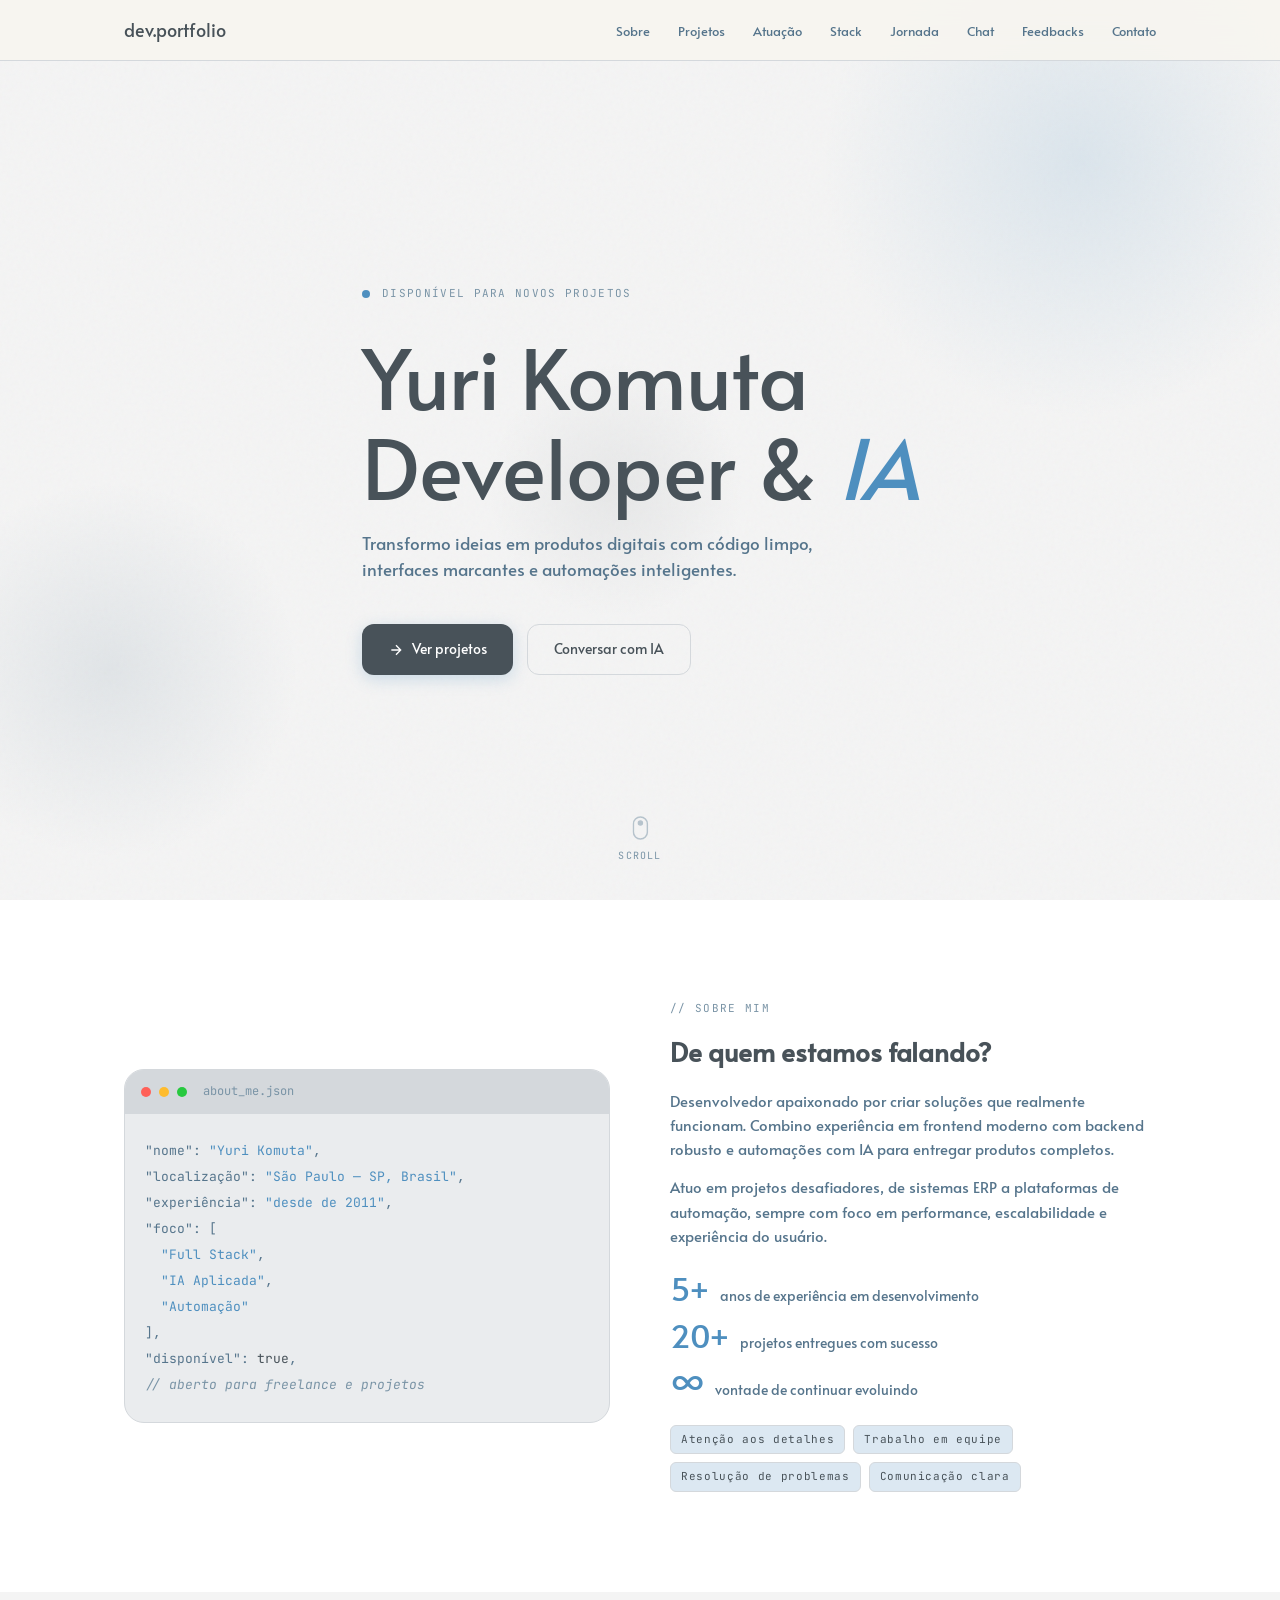
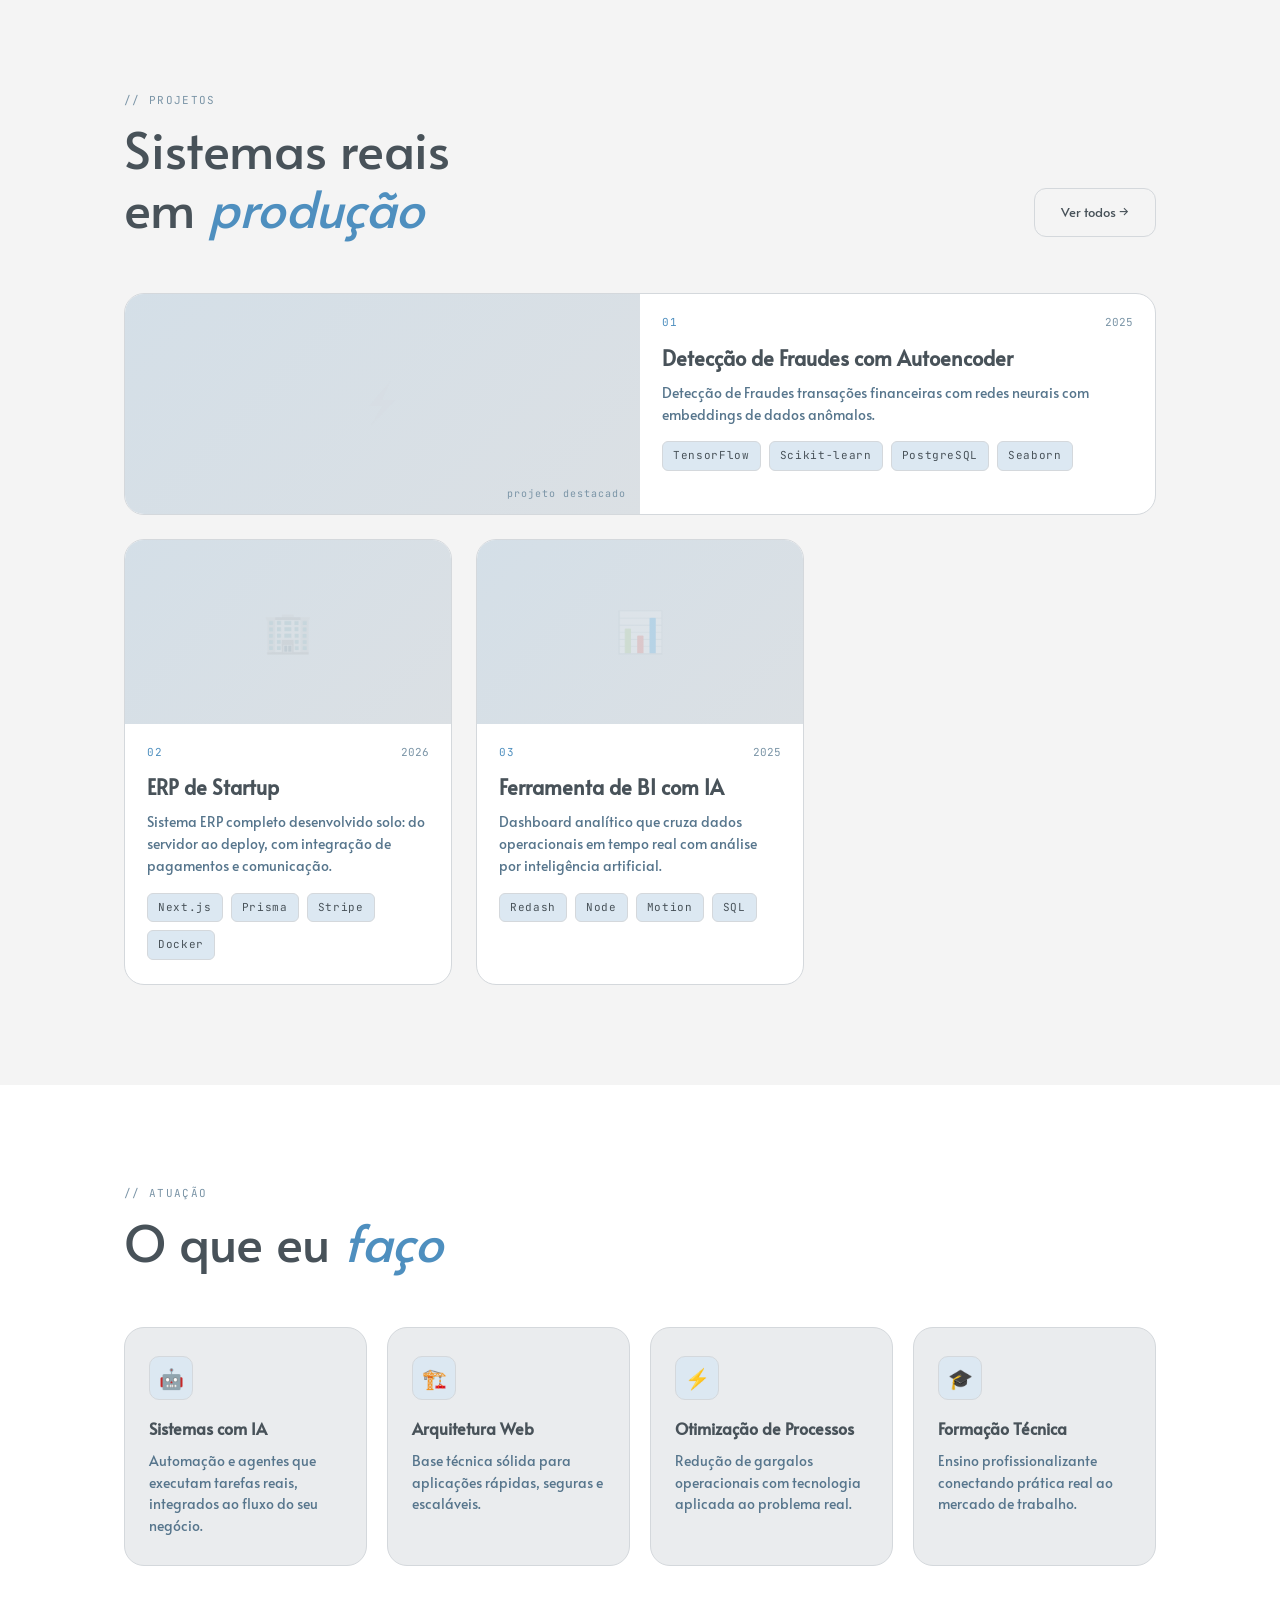
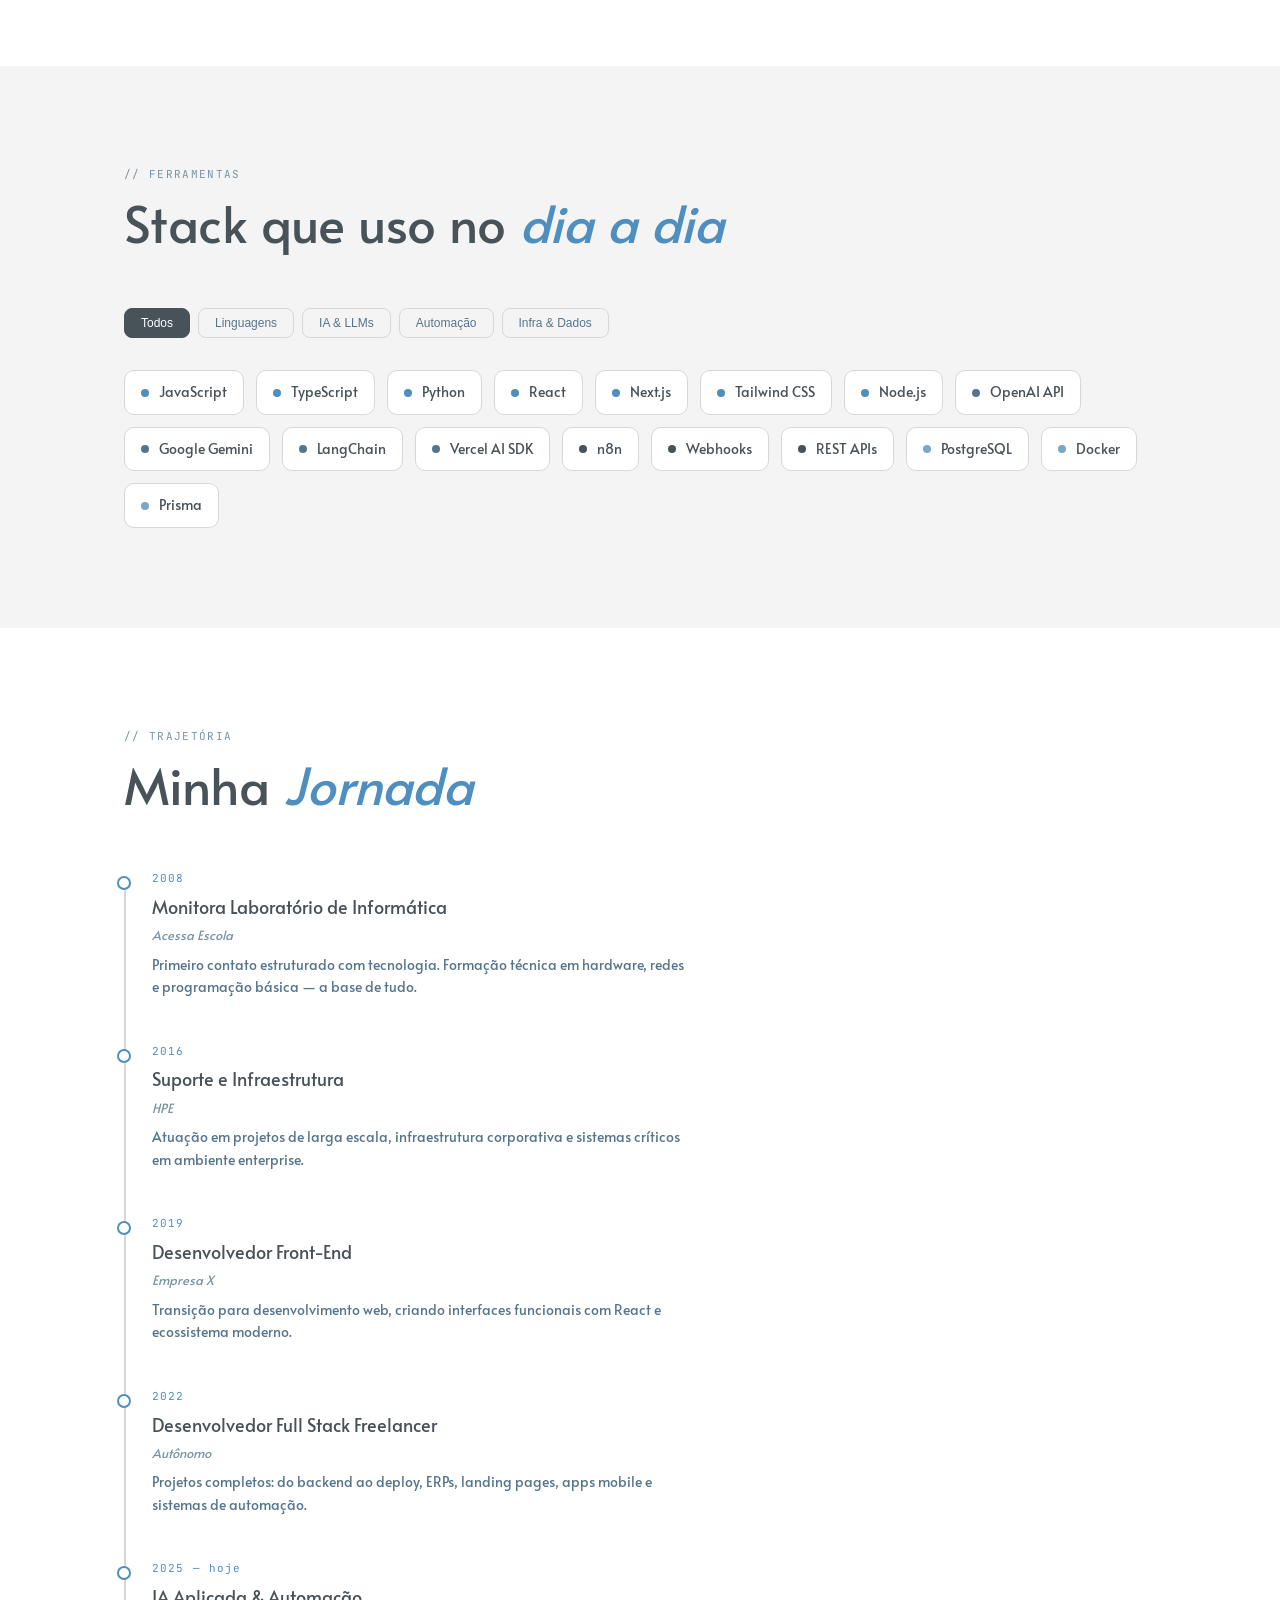
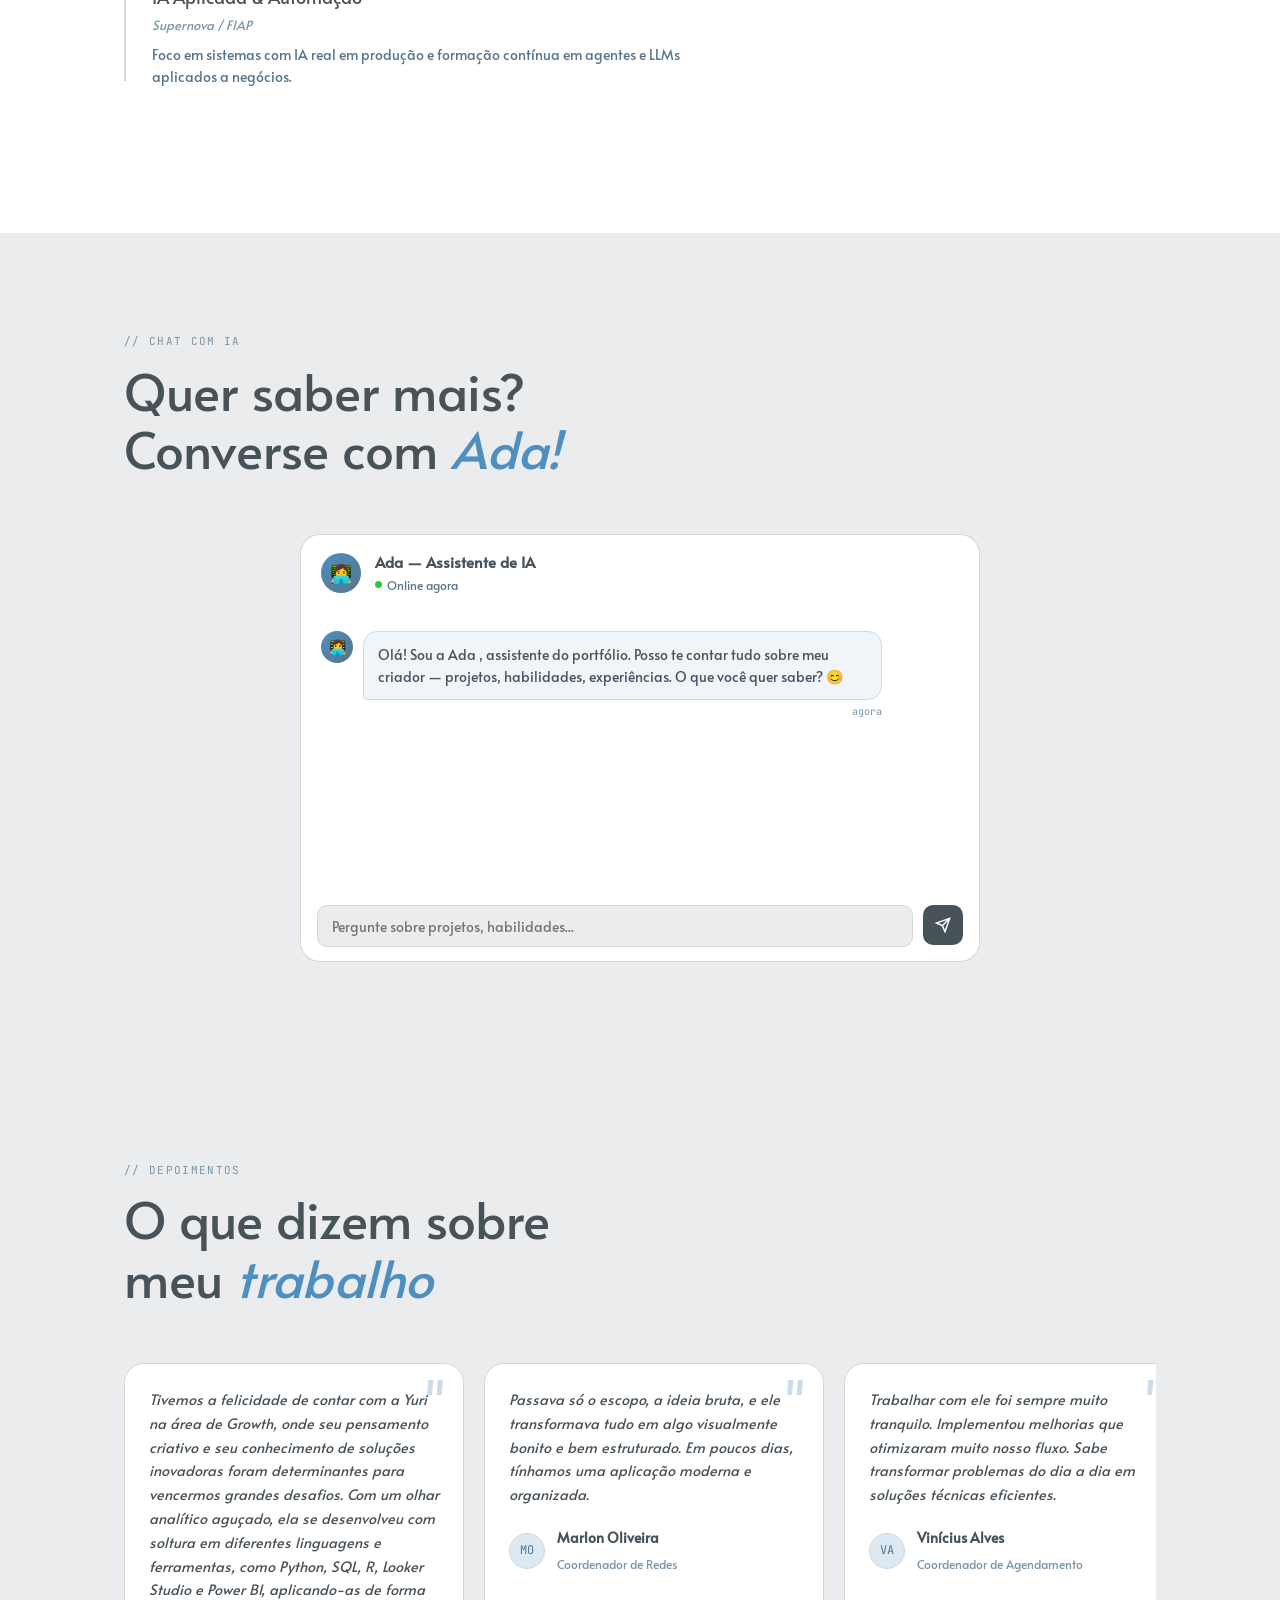
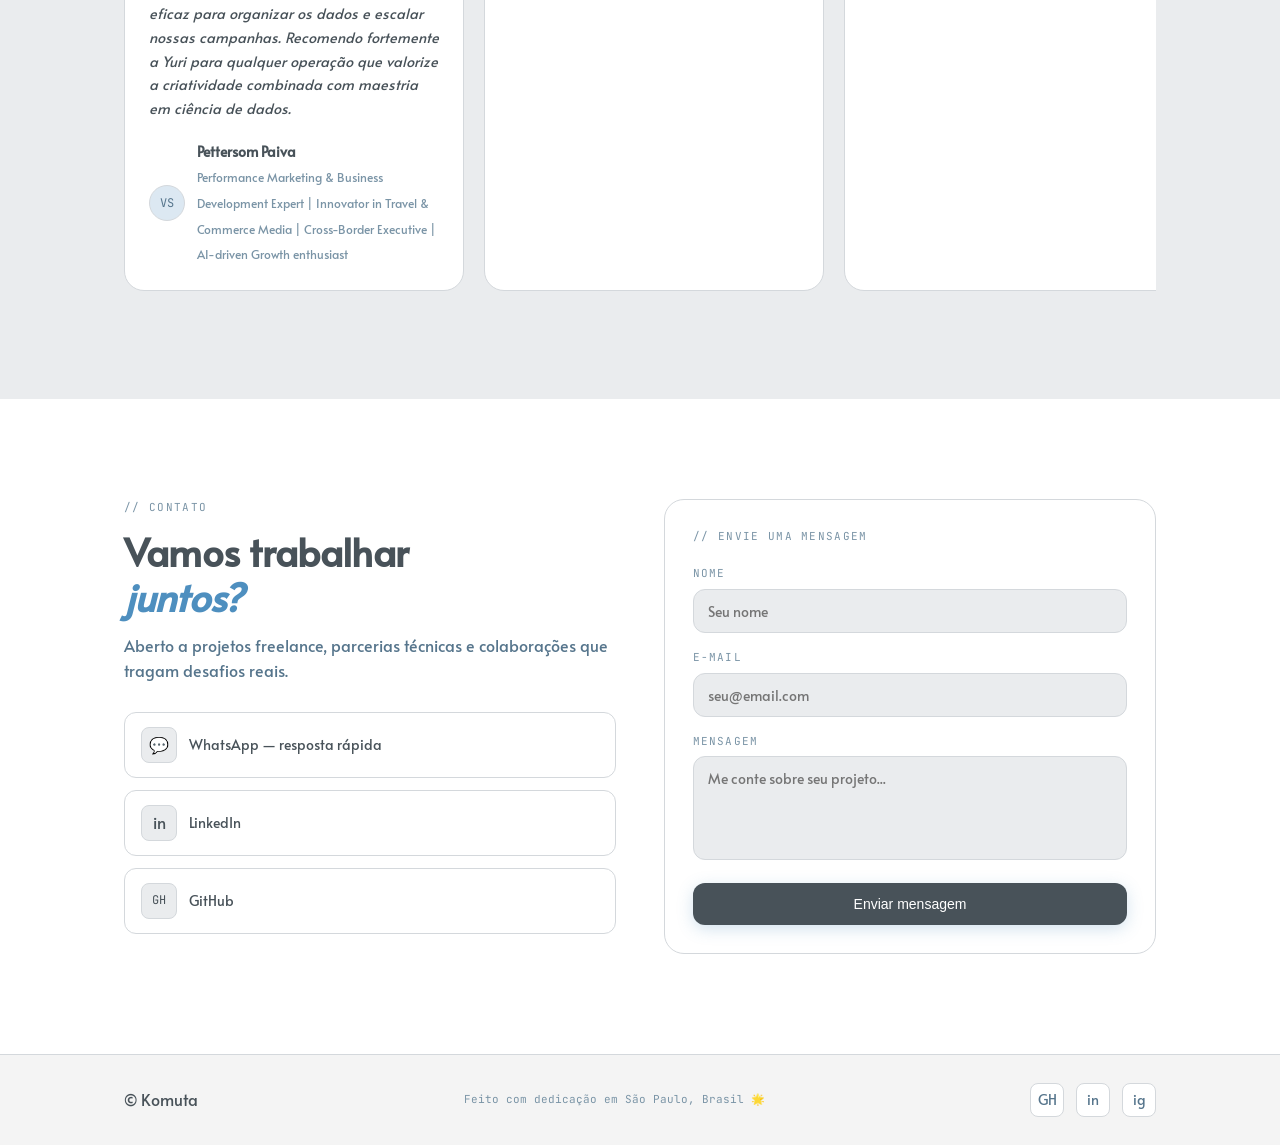
==== index.html.html @ 87b0aea9 "Add files via upload" ====
<!DOCTYPE html>
<html lang="pt-BR">
<head>
  <meta charset="UTF-8" />
  <meta name="viewport" content="width=device-width, initial-scale=1.0"/>
  <title>Yuri Komuta — Portfolio</title>
  <link rel="stylesheet" href="style.css">
  <link rel="preconnect" href="https://fonts.googleapis.com"/>
  <link rel="preconnect" href="https://fonts.gstatic.com" crossorigin/>
  <link href="https://fonts.googleapis.com/css2?family=Alata&family=JetBrains+Mono:wght@400;500&display=swap" rel="stylesheet"/>
</head>
<body>

<!-- ═══ NAV ═══════════════════════════════════════════════════════ -->
<nav>
  <div class="nav-inner">
    <a href="#hero" class="nav-logo">dev.portfolio</a>
    <ul class="nav-links">
      <li><a href="#about">Sobre</a></li>
      <li><a href="#projects">Projetos</a></li>
      <li><a href="#atuacao">Atuação</a></li>
      <li><a href="#stack">Stack</a></li>
      <li><a href="#jornada">Jornada</a></li>
      <li><a href="#chat">Chat</a></li>
      <li><a href="#feedbacks">Feedbacks</a></li>
      <li><a href="#contact">Contato</a></li>
    </ul>
  </div>
</nav>

<!-- ═══ HERO ═══════════════════════════════════════════════════════ -->
<section id="hero">
  <div class="hero-bg-circle c1"></div>
  <div class="hero-bg-circle c2"></div>
  <div class="hero-bg-circle c3"></div>
  <div class="container">
    <div class="hero-content">
      <div class="hero-eyebrow">
        <div class="dot"></div>
        <span class="label">Disponível para novos projetos</span>
      </div>
      <h1 class="hero-h1">
        Yuri Komuta<br>
        Developer &amp; <em>IA</em>
      </h1>
      <p class="hero-sub">
        Transformo ideias em produtos digitais com código limpo,
        interfaces marcantes e automações inteligentes.
      </p>
      <div class="btn-group">
        <a href="#projects" class="btn btn-primary">
          <svg width="16" height="16" fill="none" stroke="currentColor" stroke-width="2" viewBox="0 0 24 24"><path d="M5 12h14M12 5l7 7-7 7"/></svg>
          Ver projetos
        </a>
        <a href="#chat" class="btn btn-outline">
          Conversar com IA
        </a>
      </div>
    </div>
  </div>
  <div class="hero-scroll">
    <svg width="16" height="24" viewBox="0 0 16 24" fill="none" stroke="currentColor" stroke-width="1.5">
      <rect x="1" y="1" width="14" height="22" rx="7"/>
      <circle cx="8" cy="7" r="2" fill="currentColor"/>
    </svg>
    scroll
  </div>
</section>

<!-- ═══ SOBRE ═══════════════════════════════════════════════════════ -->
<section id="about" class="section">
  <div class="container">
    <div class="about-grid reveal">
      <div class="about-file">
        <div class="file-titlebar">
          <div class="file-dot fd-red"></div>
          <div class="file-dot fd-yellow"></div>
          <div class="file-dot fd-green"></div>
          <span style="margin-left:8px">about_me.json</span>
        </div>
        <div class="file-body">
          <div class="file-line"><span class="key">"nome"</span>: <span class="str">"Yuri Komuta"</span>,</div>
          <div class="file-line"><span class="key">"localização"</span>: <span class="str">"São Paulo — SP, Brasil"</span>,</div>
          <div class="file-line"><span class="key">"experiência"</span>: <span class="str">"desde de 2011"</span>,</div>
          <div class="file-line"><span class="key">"foco"</span>: [</div>
          <div class="file-line" style="padding-left:16px"><span class="str">"Full Stack"</span>,</div>
          <div class="file-line" style="padding-left:16px"><span class="str">"IA Aplicada"</span>,</div>
          <div class="file-line" style="padding-left:16px"><span class="str">"Automação"</span></div>
          <div class="file-line">],</div>
          <div class="file-line"><span class="key">"disponível"</span>: <span class="num">true</span>,</div>
          <div class="file-line"><span class="comment">// aberto para freelance e projetos</span></div>
        </div>
      </div>
      <div class="about-text">
        <div class="label" style="margin-bottom:14px">// sobre mim</div>
        <h3>De quem estamos falando?</h3>
        <p>
          Desenvolvedor apaixonado por criar soluções que realmente funcionam.
          Combino experiência em frontend moderno com backend robusto e
          automações com IA para entregar produtos completos.
        </p>
        <p>
          Atuo em projetos desafiadores, de sistemas ERP a plataformas de
          automação, sempre com foco em performance, escalabilidade e
          experiência do usuário.
        </p>
        <div class="about-highlight">
          <div class="about-stat">
            <span class="num">5+</span>
            <span class="desc">anos de experiência em desenvolvimento</span>
          </div>
          <div class="about-stat">
            <span class="num">20+</span>
            <span class="desc">projetos entregues com sucesso</span>
          </div>
          <div class="about-stat">
            <span class="num">∞</span>
            <span class="desc">vontade de continuar evoluindo</span>
          </div>
        </div>
        <div class="pill-row" style="margin-top:24px">
          <span class="tag">Atenção aos detalhes</span>
          <span class="tag">Trabalho em equipe</span>
          <span class="tag">Resolução de problemas</span>
          <span class="tag">Comunicação clara</span>
        </div>
      </div>
    </div>
  </div>
</section>

<!-- ═══ PROJETOS ════════════════════════════════════════════════════ -->
<section id="projects" class="section">
  <div class="container">
    <div class="section-header reveal">
      <div>
        <div class="label" style="margin-bottom:10px">// projetos</div>
        <h2 class="section-title">Sistemas reais<br>em <em>produção</em></h2>
      </div>
      <a href="#" class="btn btn-outline" style="font-size:13px">Ver todos →</a>
    </div>

    <div class="projects-grid">
      <!-- Featured project -->
      <div class="project-card featured reveal">
        <div class="project-thumb">
          <div class="project-thumb-gradient"></div>
          <span style="font-size:3rem;opacity:.15;">⚡</span>
          <span class="thumb-label">projeto destacado</span>
        </div>
        <div class="project-body">
          <div class="project-meta">
            <span class="project-number">01</span>
            <span class="project-year">2025</span>
          </div>
          <h3 class="project-name">Detecção de Fraudes com Autoencoder</h3>
          <p class="project-desc">Detecção de Fraudes transações financeiras com redes neurais com embeddings de dados anômalos.</p>
          <div class="pill-row" style="margin-bottom:16px">
            <span class="tag">TensorFlow</span>
            <span class="tag">Scikit-learn</span>
            <span class="tag">PostgreSQL</span>
            <span class="tag">Seaborn</span>
          </div>
          <!--<div class="psr">
            <div class="psr-item">
              <div class="psr-badge p">P</div>
              <span class="psr-text">Centenas de mensagens enviadas manualmente, uma por uma, sem personalização.</span>
            </div>
            <div class="psr-item">
              <div class="psr-badge s">S</div>
              <span class="psr-text">Plataforma online com processamento de planilhas, disparo em lotes e delay configurável.</span>
            </div>
            <div class="psr-item">
              <div class="psr-badge r">R</div>
              <span class="psr-text">Dezenas de horas economizadas a cada campanha, equipe livre para outras tarefas.</span>
            </div>
          </div>-->
        </div>
      </div>

      <!-- Cards menores -->
      <div class="project-card reveal">
        <div class="project-thumb">
          <div class="project-thumb-gradient"></div>
          <span style="font-size:2.5rem;opacity:.15;">🏢</span>
        </div>
        <div class="project-body">
          <div class="project-meta">
            <span class="project-number">02</span>
            <span class="project-year">2026</span>
          </div>
          <h3 class="project-name">ERP de Startup</h3>
          <p class="project-desc">Sistema ERP completo desenvolvido solo: do servidor ao deploy, com integração de pagamentos e comunicação.</p>
          <div class="pill-row">
            <span class="tag">Next.js</span>
            <span class="tag">Prisma</span>
            <span class="tag">Stripe</span>
            <span class="tag">Docker</span>
          </div>
        </div>
      </div>

      <div class="project-card reveal">
        <div class="project-thumb">
          <div class="project-thumb-gradient"></div>
          <span style="font-size:2.5rem;opacity:.15;">📊</span>
        </div>
        <div class="project-body">
          <div class="project-meta">
            <span class="project-number">03</span>
            <span class="project-year">2025</span>
          </div>
          <h3 class="project-name">Ferramenta de BI com IA</h3>
          <p class="project-desc">Dashboard analítico que cruza dados operacionais em tempo real com análise por inteligência artificial.</p>
          <div class="pill-row">
            <span class="tag">Redash</span>
            <span class="tag">Node</span>
            <span class="tag">Motion</span>
            <span class="tag">SQL</span>
          </div>
        </div>
      </div>
    </div>
  </div>
</section>

<!-- ═══ ATUAÇÃO ══════════════════════════════════════════════════════ -->
<section id="atuacao" class="section">
  <div class="container">
    <div class="section-header reveal">
      <div>
        <div class="label" style="margin-bottom:10px">// atuação</div>
        <h2 class="section-title">O que eu <em>faço</em></h2>
      </div>
    </div>
    <div class="atuacao-grid">
      <div class="atuacao-card reveal">
        <div class="atuacao-icon">🤖</div>
        <h3>Sistemas com IA</h3>
        <p>Automação e agentes que executam tarefas reais, integrados ao fluxo do seu negócio.</p>
      </div>
      <div class="atuacao-card reveal">
        <div class="atuacao-icon">🏗️</div>
        <h3>Arquitetura Web</h3>
        <p>Base técnica sólida para aplicações rápidas, seguras e escaláveis.</p>
      </div>
      <div class="atuacao-card reveal">
        <div class="atuacao-icon">⚡</div>
        <h3>Otimização de Processos</h3>
        <p>Redução de gargalos operacionais com tecnologia aplicada ao problema real.</p>
      </div>
      <div class="atuacao-card reveal">
        <div class="atuacao-icon">🎓</div>
        <h3>Formação Técnica</h3>
        <p>Ensino profissionalizante conectando prática real ao mercado de trabalho.</p>
      </div>
    </div>
  </div>
</section>

<!-- ═══ STACK ════════════════════════════════════════════════════════ -->
<section id="stack" class="section">
  <div class="container">
    <div class="section-header reveal">
      <div>
        <div class="label" style="margin-bottom:10px">// ferramentas</div>
        <h2 class="section-title">Stack que uso no <em>dia a dia</em></h2>
      </div>
    </div>
    <div class="stack-tabs reveal" id="stackTabs">
      <button class="stack-tab active" data-cat="all">Todos</button>
      <button class="stack-tab" data-cat="lang">Linguagens</button>
      <button class="stack-tab" data-cat="ai">IA &amp; LLMs</button>
      <button class="stack-tab" data-cat="auto">Automação</button>
      <button class="stack-tab" data-cat="infra">Infra &amp; Dados</button>
    </div>
    <div class="stack-grid reveal" id="stackGrid">
      <div class="stack-item si-lang" data-cat="lang"><div class="si-dot"></div>JavaScript</div>
      <div class="stack-item si-lang" data-cat="lang"><div class="si-dot"></div>TypeScript</div>
      <div class="stack-item si-lang" data-cat="lang"><div class="si-dot"></div>Python</div>
      <div class="stack-item si-lang" data-cat="lang"><div class="si-dot"></div>React</div>
      <div class="stack-item si-lang" data-cat="lang"><div class="si-dot"></div>Next.js</div>
      <div class="stack-item si-lang" data-cat="lang"><div class="si-dot"></div>Tailwind CSS</div>
      <div class="stack-item si-lang" data-cat="lang"><div class="si-dot"></div>Node.js</div>
      <div class="stack-item si-ai" data-cat="ai"><div class="si-dot"></div>OpenAI API</div>
      <div class="stack-item si-ai" data-cat="ai"><div class="si-dot"></div>Google Gemini</div>
      <div class="stack-item si-ai" data-cat="ai"><div class="si-dot"></div>LangChain</div>
      <div class="stack-item si-ai" data-cat="ai"><div class="si-dot"></div>Vercel AI SDK</div>
      <div class="stack-item si-auto" data-cat="auto"><div class="si-dot"></div>n8n</div>
      <div class="stack-item si-auto" data-cat="auto"><div class="si-dot"></div>Webhooks</div>
      <div class="stack-item si-auto" data-cat="auto"><div class="si-dot"></div>REST APIs</div>
      <div class="stack-item si-infra" data-cat="infra"><div class="si-dot"></div>PostgreSQL</div>
      <div class="stack-item si-infra" data-cat="infra"><div class="si-dot"></div>Docker</div>
      <div class="stack-item si-infra" data-cat="infra"><div class="si-dot"></div>Prisma</div>
    </div>
  </div>
</section>

<!-- ═══ JORNADA ══════════════════════════════════════════════════════ -->
<section id="jornada" class="section">
  <div class="container">
    <div class="section-header reveal">
      <div>
        <div class="label" style="margin-bottom:10px">// trajetória</div>
        <h2 class="section-title">Minha <em>Jornada</em></h2>
      </div>
    </div>
    <div class="timeline reveal">
      <div class="tl-item">
        <div class="tl-dot"></div>
        <div class="tl-year">2008</div>
        <div class="tl-title">Monitora Laboratório de Informática</div>
        <div class="tl-company">Acessa Escola</div>
        <div class="tl-desc">Primeiro contato estruturado com tecnologia. Formação técnica em hardware, redes e programação básica — a base de tudo.</div>
      </div>
      <div class="tl-item">
        <div class="tl-dot"></div>
        <div class="tl-year">2016</div>
        <div class="tl-title">Suporte e Infraestrutura</div>
        <div class="tl-company">HPE</div>
        <div class="tl-desc">Atuação em projetos de larga escala, infraestrutura corporativa e sistemas críticos em ambiente enterprise.</div>
      </div>
      <div class="tl-item">
        <div class="tl-dot"></div>
        <div class="tl-year">2019</div>
        <div class="tl-title">Desenvolvedor Front-End</div>
        <div class="tl-company">Empresa X</div>
        <div class="tl-desc">Transição para desenvolvimento web, criando interfaces funcionais com React e ecossistema moderno.</div>
      </div>
      <div class="tl-item">
        <div class="tl-dot"></div>
        <div class="tl-year">2022</div>
        <div class="tl-title">Desenvolvedor Full Stack Freelancer</div>
        <div class="tl-company">Autônomo</div>
        <div class="tl-desc">Projetos completos: do backend ao deploy, ERPs, landing pages, apps mobile e sistemas de automação.</div>
      </div>
      <div class="tl-item">
        <div class="tl-dot"></div>
        <div class="tl-year">2025 — hoje</div>
        <div class="tl-title">IA Aplicada &amp; Automação</div>
        <div class="tl-company">Supernova / FIAP</div>
        <div class="tl-desc">Foco em sistemas com IA real em produção e formação contínua em agentes e LLMs aplicados a negócios.</div>
      </div>
    </div>
  </div>
</section>

<!-- ═══ CHAT ═════════════════════════════════════════════════════════ -->
<section id="chat" class="section" style="background:var(--surface2)">
  <div class="container">
    <div class="section-header reveal">
      <div>
        <div class="label" style="margin-bottom:10px">// chat com IA</div>
        <h2 class="section-title">Quer saber mais?<br>Converse com <em>Ada!</em></h2>
      </div>
    </div>
    <div class="chat-wrapper reveal">
      <div class="chat-header">
        <div class="chat-avatar">👩‍💻</div>
        <div class="chat-bot-info">
          <strong>Ada  — Assistente de IA</strong>
          <span>Online agora</span>
        </div>
      </div>
      <div class="chat-body" id="chatBody">
        <div class="msg ai">
          <div class="msg-avatar">👩‍💻</div>
          <div>
            <div class="msg-bubble">Olá! Sou a Ada , assistente do portfólio. Posso te contar tudo sobre meu criador — projetos, habilidades, experiências. O que você quer saber? 😊</div>
            <div class="msg-time">agora</div>
          </div>
        </div>
      </div>
      <div class="chat-input-row">
        <input class="chat-input" id="chatInput" type="text" placeholder="Pergunte sobre projetos, habilidades..."/>
        <button class="chat-send" id="chatSendBtn" title="Enviar">
          <svg width="16" height="16" fill="none" stroke="currentColor" stroke-width="2.2" viewBox="0 0 24 24"><path d="M22 2L11 13M22 2L15 22 11 13 2 9l20-7z"/></svg>
        </button>
      </div>
    </div>
  </div>
</section>

<!-- ═══ FEEDBACKS ════════════════════════════════════════════════════ -->
<section id="feedbacks" class="section">
  <div class="container">
    <div class="section-header reveal">
      <div>
        <div class="label" style="margin-bottom:10px">// depoimentos</div>
        <h2 class="section-title">O que dizem sobre<br>meu <em>trabalho</em></h2>
      </div>
    </div>
    <div class="feedbacks-scroll reveal">
      <div class="feedback-card">
        <div class="feedback-quote">"</div>
        <p class="feedback-text">Tivemos a felicidade de contar com a Yuri na área de Growth, onde seu pensamento criativo e seu conhecimento de soluções inovadoras foram determinantes para vencermos grandes desafios. Com um olhar analítico aguçado, ela se desenvolveu com soltura em diferentes linguagens e ferramentas, como Python, SQL, R, Looker Studio e Power BI, aplicando-as de forma eficaz para organizar os dados e escalar nossas campanhas. Recomendo fortemente a Yuri para qualquer operação que valorize a criatividade combinada com maestria em ciência de dados.</p>
        <div class="feedback-author">
          <div class="feedback-initials">VS</div>
          <div>
            <strong>Pettersom Paiva</strong>
            <span>Performance Marketing & Business Development Expert | Innovator in Travel & Commerce Media | Cross-Border Executive | AI-driven Growth enthusiast</span>
          </div>
        </div>
      </div>
      <div class="feedback-card">
        <div class="feedback-quote">"</div>
        <p class="feedback-text">Passava só o escopo, a ideia bruta, e ele transformava tudo em algo visualmente bonito e bem estruturado. Em poucos dias, tínhamos uma aplicação moderna e organizada.</p>
        <div class="feedback-author">
          <div class="feedback-initials">MO</div>
          <div>
            <strong>Marlon Oliveira</strong>
            <span>Coordenador de Redes</span>
          </div>
        </div>
      </div>
      <div class="feedback-card">
        <div class="feedback-quote">"</div>
        <p class="feedback-text">Trabalhar com ele foi sempre muito tranquilo. Implementou melhorias que otimizaram muito nosso fluxo. Sabe transformar problemas do dia a dia em soluções técnicas eficientes.</p>
        <div class="feedback-author">
          <div class="feedback-initials">VA</div>
          <div>
            <strong>Vinícius Alves</strong>
            <span>Coordenador de Agendamento</span>
          </div>
        </div>
      </div>
      <div class="feedback-card">
        <div class="feedback-quote">"</div>
        <p class="feedback-text">Sua dedicação e criatividade farão toda a diferença. Continue explorando e desenvolvendo suas habilidades — o céu é o limite! 🚀</p>
        <div class="feedback-author">
          <div class="feedback-initials">MG</div>
          <div>
            <strong>Marcio Guimarães</strong>
            <span>ex-Coordenador Athon Telecom</span>
          </div>
        </div>
      </div>
      <div class="feedback-card">
        <div class="feedback-quote">"</div>
        <p class="feedback-text">Cara, ele é bom, ele é bom... já pensou em trabalhar comigo? (e detalhe: ele já está trabalhando comigo!)</p>
        <div class="feedback-author">
          <div class="feedback-initials">OC</div>
          <div>
            <strong>Oseias Cruz</strong>
            <span>CEO — Athon Networks</span>
          </div>
        </div>
      </div>
    </div>
  </div>
</section>

<!-- ═══ CONTATO ══════════════════════════════════════════════════════ -->
<section id="contact" class="section" style="background:var(--surface)">
  <div class="container">
    <div class="contact-grid">
      <div class="contact-left reveal">
        <div class="label" style="margin-bottom:14px">// contato</div>
        <h2>Vamos trabalhar<br><em>juntos?</em></h2>
        <p>Aberto a projetos freelance, parcerias técnicas e colaborações que tragam desafios reais.</p>
        <div class="contact-links">
          <a href="https://wa.me/5511932270180" class="contact-link">
            <div class="contact-link-icon">💬</div>
            WhatsApp — resposta rápida
          </a>
          <a href="https://linkedin.com" class="contact-link">
            <div class="contact-link-icon">in</div>
            LinkedIn
          </a>
          <a href="https://github.com/yurikomuta" class="contact-link">
            <div class="contact-link-icon" style="font-family:var(--mono);font-size:12px;">GH</div>
            GitHub
          </a>
        </div>
      </div>
      <div class="contact-form reveal">
        <div class="label" style="margin-bottom:20px">// envie uma mensagem</div>
        <div class="form-field">
          <label>Nome</label>
          <input type="text" placeholder="Seu nome"/>
        </div>
        <div class="form-field">
          <label>E-mail</label>
          <input type="email" placeholder="seu@email.com"/>
        </div>
        <div class="form-field">
          <label>Mensagem</label>
          <textarea rows="4" placeholder="Me conte sobre seu projeto..."></textarea>
        </div>
        <button class="btn btn-primary" style="width:100%;justify-content:center">
          Enviar mensagem
        </button>
      </div>
    </div>
  </div>
</section>

<!-- ═══ FOOTER ═══════════════════════════════════════════════════════ -->
<footer>
  <div class="container">
    <div class="footer-inner">
      <span class="footer-name">© Komuta</span>
      <span class="footer-copy">Feito com dedicação em São Paulo, Brasil 🌟</span>
      <div class="footer-socials">
        <a href="https://github.com/yurikomuta" class="footer-social" title="GitHub">GH</a>
        <a href="#" class="footer-social" title="LinkedIn">in</a>
        <a href="#" class="footer-social" title="Instagram">ig</a>
      </div>
    </div>
  </div>
</footer>

<script src="script.js"></script>
</body>
</html>
---- style.css ----
/* ─── TOKENS ─────────────────────────────────────────────── */
    :root {
      --bg:        #f4f4f4;
      --surface:   #FFFFFF;
      --surface2:  #eaecee;
      --border:    #d4d8dc;
      --ink:       #485259;
      --ink2:      #56758C;
      --ink3:      #7a94a6;
      --accent:    #4E8FBF;
      --accent2:   #56758C;
      --accent3:   #485259;
      --tag-bg:    #dce8f2;
      --tag-ink:   #485259;
      --chat-user: #dce8f2;
      --chat-ai:   #f0f5f9;
      --radius:    12px;
      --radius-lg: 20px;
      --shadow:    0 2px 16px rgba(72,82,89,.08);
      --shadow-md: 0 8px 32px rgba(78,143,191,.14);
      --mono:      'JetBrains Mono', monospace;
      --serif:     'Alata', sans-serif;
      --sans:      'Alata', sans-serif;
    }

    *, *::before, *::after { box-sizing: border-box; margin: 0; padding: 0; }

    html { scroll-behavior: smooth; }

    body {
      font-family: var(--sans);
      background: var(--bg);
      color: var(--ink);
      line-height: 1.6;
      overflow-x: hidden;
    }

    /* ─── SCROLLBAR ──────────────────────────────────────────── */
    ::-webkit-scrollbar { width: 6px; }
    ::-webkit-scrollbar-track { background: var(--bg); }
    ::-webkit-scrollbar-thumb { background: var(--border); border-radius: 99px; }

    /* ─── UTILITY ────────────────────────────────────────────── */
    .container { max-width: 1080px; margin: 0 auto; padding: 0 24px; }
    .label {
      font-family: var(--mono);
      font-size: 11px;
      letter-spacing: .12em;
      text-transform: uppercase;
      color: var(--ink3);
    }
    .section { padding: 100px 0; }
    .section-title {
      font-family: var(--serif);
      font-size: clamp(2rem, 5vw, 3.2rem);
      font-weight: 400;
      line-height: 1.15;
      color: var(--ink);
    }
    .section-title em {
      font-style: italic;
      color: var(--accent);
    }
    .section-header {
      display: flex;
      align-items: flex-end;
      justify-content: space-between;
      gap: 24px;
      margin-bottom: 56px;
      flex-wrap: wrap;
    }
    .tag {
      display: inline-flex;
      align-items: center;
      gap: 6px;
      background: var(--tag-bg);
      color: var(--tag-ink);
      font-family: var(--mono);
      font-size: 11px;
      letter-spacing: .06em;
      padding: 5px 10px;
      border-radius: 6px;
      border: 1px solid var(--border);
      transition: background .2s, color .2s, transform .15s;
      cursor: default;
    }
    .tag:hover {
      background: var(--accent);
      color: #fff;
      border-color: var(--accent);
      transform: translateY(-1px);
    }
    .tag.accent { background: var(--accent); color: #fff; border-color: var(--accent); }
    .tag.blue   { background: var(--accent2); color: #fff; border-color: var(--accent2); }
    .pill-row { display: flex; flex-wrap: wrap; gap: 8px; }

    /* ─── NAV ────────────────────────────────────────────────── */
    nav {
      position: fixed; top: 0; left: 0; right: 0; z-index: 100;
      background: rgba(247,245,240,.88);
      backdrop-filter: blur(14px);
      border-bottom: 1px solid var(--border);
    }
    .nav-inner {
      display: flex; align-items: center; justify-content: space-between;
      height: 60px; max-width: 1080px; margin: 0 auto; padding: 0 24px;
    }
    .nav-logo {
      font-family: var(--serif);
      font-size: 1.1rem;
      color: var(--ink);
      text-decoration: none;
    }
    .nav-links {
      display: flex; gap: 28px; list-style: none;
    }
    .nav-links a {
      font-size: 13px; color: var(--ink2); text-decoration: none;
      transition: color .2s;
    }
    .nav-links a:hover { color: var(--accent); }

    /* ─── HERO ───────────────────────────────────────────────── */
    #hero {
      min-height: 100vh;
      display: flex; align-items: center;
      padding-top: 60px;
      position: relative;
      overflow: hidden;
    }
    /* Animated grain overlay */
    #hero::before {
      content: '';
      position: absolute; inset: 0;
      background-image: url("data:image/svg+xml,%3Csvg viewBox='0 0 256 256' xmlns='http://www.w3.org/2000/svg'%3E%3Cfilter id='noise'%3E%3CfeTurbulence type='fractalNoise' baseFrequency='0.9' numOctaves='4' stitchTiles='stitch'/%3E%3C/filter%3E%3Crect width='100%25' height='100%25' filter='url(%23noise)' opacity='0.03'/%3E%3C/svg%3E");
      pointer-events: none; z-index: 0;
    }
    .hero-bg-circle {
      position: absolute;
      border-radius: 50%;
      pointer-events: none;
    }
    .hero-bg-circle.c1 {
      width: 520px; height: 520px;
      background: radial-gradient(circle, rgba(78,143,191,.15) 0%, transparent 70%);
      top: -100px; right: -60px;
      animation: float 8s ease-in-out infinite;
    }
    .hero-bg-circle.c2 {
      width: 380px; height: 380px;
      background: radial-gradient(circle, rgba(86,117,140,.12) 0%, transparent 70%);
      bottom: 40px; left: -80px;
      animation: float 11s ease-in-out infinite reverse;
    }
    .hero-bg-circle.c3 {
      width: 260px; height: 260px;
      background: radial-gradient(circle, rgba(72,82,89,.08) 0%, transparent 70%);
      top: 40%; left: 38%;
      animation: float 13s ease-in-out infinite;
    }
    @keyframes float {
      0%, 100% { transform: translateY(0) scale(1); }
      50%       { transform: translateY(-28px) scale(1.04); }
    }
    .hero-content { position: relative; z-index: 1; max-width: 680px; }
    .hero-eyebrow {
      display: flex; align-items: center; gap: 12px;
      margin-bottom: 28px;
    }
    .hero-eyebrow .dot {
      width: 8px; height: 8px; border-radius: 50%;
      background: var(--accent);
      animation: pulse 2s ease-in-out infinite;
    }
    @keyframes pulse {
      0%, 100% { box-shadow: 0 0 0 0 rgba(78,143,191,.5); }
      50%       { box-shadow: 0 0 0 8px rgba(78,143,191,0); }
    }
    .hero-h1 {
      font-family: var(--serif);
      font-size: clamp(2.8rem, 7vw, 5.2rem);
      font-weight: 400;
      line-height: 1.08;
      color: var(--ink);
      margin-bottom: 20px;
    }
    .hero-h1 em { font-style: italic; color: var(--accent); }
    .hero-sub {
      font-size: 1.05rem; color: var(--ink2);
      max-width: 500px; margin-bottom: 40px;
    }
    .btn-group { display: flex; gap: 14px; flex-wrap: wrap; }
    .btn {
      display: inline-flex; align-items: center; gap: 8px;
      padding: 13px 26px;
      border-radius: var(--radius);
      font-size: 14px; font-weight: 500;
      text-decoration: none;
      transition: transform .18s, box-shadow .18s, background .18s;
      cursor: pointer; border: none;
    }
    .btn-primary {
      background: var(--ink); color: #fff;
      box-shadow: 0 4px 16px rgba(78,143,191,.25);
    }
    .btn-primary:hover { transform: translateY(-2px); box-shadow: 0 8px 24px rgba(78,143,191,.32); }
    .btn-outline {
      background: transparent; color: var(--ink);
      border: 1.5px solid var(--border);
    }
    .btn-outline:hover { border-color: var(--accent); color: var(--accent); transform: translateY(-2px); }
    .hero-scroll {
      position: absolute; bottom: 36px; left: 50%; transform: translateX(-50%);
      display: flex; flex-direction: column; align-items: center; gap: 8px;
      color: var(--ink3); font-family: var(--mono); font-size: 10px;
      letter-spacing: .12em; text-transform: uppercase;
      animation: bounce 2.5s ease-in-out infinite;
      z-index: 1;
    }
    .hero-scroll svg { opacity: .5; }
    @keyframes bounce {
      0%, 100% { transform: translateX(-50%) translateY(0); }
      50%       { transform: translateX(-50%) translateY(8px); }
    }

    /* ─── ABOUT ──────────────────────────────────────────────── */
    #about { background: var(--surface); }
    .about-grid {
      display: grid; grid-template-columns: 1fr 1fr;
      gap: 60px; align-items: center;
    }
    .about-file {
      background: var(--surface2);
      border: 1px solid var(--border);
      border-radius: var(--radius-lg);
      overflow: hidden;
    }
    .file-titlebar {
      display: flex; align-items: center; gap: 8px;
      padding: 12px 16px;
      background: var(--border);
      font-family: var(--mono); font-size: 12px;
      color: var(--ink3);
    }
    .file-dot { width: 10px; height: 10px; border-radius: 50%; }
    .fd-red   { background: #FF6058; }
    .fd-yellow{ background: #FEBC2E; }
    .fd-green { background: #27C93F; }
    .file-body { padding: 24px 20px; }
    .file-line {
      font-family: var(--mono); font-size: 13px;
      color: var(--ink2); line-height: 2;
    }
    .file-line .key  { color: var(--accent2); }
    .file-line .val  { color: var(--ink); }
    .file-line .str  { color: var(--accent); }
    .file-line .num  { color: var(--accent3); }
    .file-line .comment { color: var(--ink3); font-style: italic; }

    .about-text h3 {
      font-family: var(--serif); font-size: 1.6rem;
      margin-bottom: 16px; color: var(--ink);
    }
    .about-text p {
      color: var(--ink2); margin-bottom: 14px; font-size: .95rem;
    }
    .about-highlight {
      margin-top: 24px; display: flex; flex-direction: column; gap: 12px;
    }
    .about-stat {
      display: flex; align-items: baseline; gap: 10px;
    }
    .about-stat .num {
      font-family: var(--serif); font-size: 2rem;
      color: var(--accent); line-height: 1;
    }
    .about-stat .desc {
      font-size: .85rem; color: var(--ink2);
    }

    /* ─── PROJECTS ───────────────────────────────────────────── */
    #projects { }
    .projects-grid {
      display: grid;
      grid-template-columns: repeat(auto-fit, minmax(300px, 1fr));
      gap: 24px;
    }
    .project-card {
      background: var(--surface);
      border: 1px solid var(--border);
      border-radius: var(--radius-lg);
      overflow: hidden;
      transition: transform .22s, box-shadow .22s;
      cursor: pointer;
    }
    .project-card:hover {
      transform: translateY(-6px);
      box-shadow: var(--shadow-md);
    }
    .project-card.featured {
      grid-column: 1 / -1;
      display: grid; grid-template-columns: 1fr 1fr;
    }
    .project-thumb {
      aspect-ratio: 16/9;
      background: var(--surface2);
      display: flex; align-items: center; justify-content: center;
      font-family: var(--mono); font-size: 2rem; color: var(--border);
      overflow: hidden; position: relative;
    }
    .project-card.featured .project-thumb {
      aspect-ratio: auto; min-height: 220px;
    }
    .project-thumb .thumb-label {
      position: absolute; bottom: 12px; right: 14px;
      font-size: 10px; letter-spacing: .1em;
      color: var(--ink3); font-family: var(--mono);
    }
    .project-thumb-gradient {
      position: absolute; inset: 0;
      background: linear-gradient(135deg, rgba(78,143,191,.14), rgba(86,117,140,.10));
    }
    .project-body { padding: 20px 22px 24px; }
    .project-meta {
      display: flex; align-items: center; justify-content: space-between;
      margin-bottom: 10px;
    }
    .project-number {
      font-family: var(--mono); font-size: 11px;
      color: var(--accent); letter-spacing: .08em;
    }
    .project-year {
      font-family: var(--mono); font-size: 11px; color: var(--ink3);
    }
    .project-name {
      font-family: var(--serif); font-size: 1.25rem;
      margin-bottom: 8px; color: var(--ink);
    }
    .project-desc {
      font-size: .88rem; color: var(--ink2); margin-bottom: 16px;
      line-height: 1.55;
    }

    /* PSR cards (Problema / Solução / Resultado) */
    .psr { display: flex; flex-direction: column; gap: 8px; margin-top: 14px; }
    .psr-item {
      display: flex; gap: 10px; align-items: flex-start;
    }
    .psr-badge {
      flex-shrink: 0;
      width: 22px; height: 22px;
      border-radius: 6px;
      display: flex; align-items: center; justify-content: center;
      font-family: var(--mono); font-size: 10px; font-weight: 500;
    }
    .psr-badge.p { background: rgba(78,143,191,.12);  color: var(--accent); }
    .psr-badge.s { background: rgba(86,117,140,.12);  color: var(--accent2); }
    .psr-badge.r { background: rgba(72,82,89,.10);    color: var(--ink); }
    .psr-text { font-size: .82rem; color: var(--ink2); }

    /* ─── ATUAÇÃO ─────────────────────────────────────────────── */
    #atuacao { background: var(--surface); }
    .atuacao-grid {
      display: grid;
      grid-template-columns: repeat(auto-fit, minmax(230px, 1fr));
      gap: 20px;
    }
    .atuacao-card {
      background: var(--surface2);
      border: 1px solid var(--border);
      border-radius: var(--radius-lg);
      padding: 28px 24px;
      transition: transform .2s, box-shadow .2s;
      position: relative;
      overflow: hidden;
    }
    .atuacao-card::before {
      content: '';
      position: absolute; top: 0; left: 0; right: 0;
      height: 3px;
      background: var(--accent);
      transform: scaleX(0); transform-origin: left;
      transition: transform .3s ease;
    }
    .atuacao-card:hover::before { transform: scaleX(1); }
    .atuacao-card:hover { transform: translateY(-4px); box-shadow: var(--shadow-md); }
    .atuacao-icon {
      width: 44px; height: 44px;
      border-radius: 10px;
      background: var(--tag-bg);
      display: flex; align-items: center; justify-content: center;
      font-size: 20px; margin-bottom: 16px;
      border: 1px solid var(--border);
    }
    .atuacao-card h3 {
      font-size: 1rem; font-weight: 600; margin-bottom: 8px; color: var(--ink);
    }
    .atuacao-card p { font-size: .85rem; color: var(--ink2); }

    /* ─── FERRAMENTAS / STACK ─────────────────────────────────── */
    #stack { }
    .stack-tabs {
      display: flex; gap: 8px; flex-wrap: wrap;
      margin-bottom: 32px;
    }
    .stack-tab {
      padding: 7px 16px;
      border-radius: 8px;
      font-size: 12px; font-weight: 500;
      border: 1.5px solid var(--border);
      background: transparent;
      color: var(--ink2);
      cursor: pointer;
      transition: all .18s;
    }
    .stack-tab.active, .stack-tab:hover {
      background: var(--ink); color: #fff; border-color: var(--ink);
    }
    .stack-grid {
      display: flex; flex-wrap: wrap; gap: 12px;
    }
    .stack-item {
      display: flex; align-items: center; gap: 10px;
      background: var(--surface);
      border: 1.5px solid var(--border);
      border-radius: 10px;
      padding: 10px 16px;
      font-size: .88rem; font-weight: 500;
      color: var(--ink);
      transition: all .2s;
      cursor: default;
    }
    .stack-item:hover {
      border-color: var(--accent);
      background: rgba(78,143,191,.06);
      transform: translateY(-2px);
      box-shadow: 0 4px 16px rgba(78,143,191,.12);
    }
    .stack-item .si-dot {
      width: 8px; height: 8px; border-radius: 50%;
      flex-shrink: 0;
    }
    /* category colors */
    .si-lang .si-dot  { background: #4E8FBF; }
    .si-ai .si-dot    { background: #56758C; }
    .si-auto .si-dot  { background: #485259; }
    .si-infra .si-dot { background: #7aa8c4; }

    /* ─── JORNADA ─────────────────────────────────────────────── */
    #jornada { background: var(--surface); }
    .timeline { position: relative; padding-left: 28px; }
    .timeline::before {
      content: '';
      position: absolute; top: 8px; bottom: 8px; left: 0;
      width: 2px; background: var(--border);
    }
    .tl-item { position: relative; margin-bottom: 44px; }
    .tl-dot {
      position: absolute; left: -35px; top: 6px;
      width: 14px; height: 14px; border-radius: 50%;
      background: var(--surface);
      border: 2px solid var(--accent);
      transition: background .2s, transform .2s;
    }
    .tl-item:hover .tl-dot {
      background: var(--accent); transform: scale(1.25);
    }
    .tl-year {
      font-family: var(--mono); font-size: 11px;
      color: var(--accent); letter-spacing: .1em;
      margin-bottom: 4px;
    }
    .tl-title {
      font-family: var(--serif); font-size: 1.15rem;
      color: var(--ink); margin-bottom: 4px;
    }
    .tl-company {
      font-size: .8rem; color: var(--ink3); font-style: italic;
      margin-bottom: 8px;
    }
    .tl-desc { font-size: .88rem; color: var(--ink2); max-width: 540px; }

    /* ─── CHAT ────────────────────────────────────────────────── */
    #chat { }
    .chat-wrapper {
      max-width: 680px; margin: 0 auto;
    }
    .chat-header {
      display: flex; align-items: center; gap: 14px;
      background: var(--surface);
      border: 1px solid var(--border);
      border-bottom: none;
      border-radius: var(--radius-lg) var(--radius-lg) 0 0;
      padding: 16px 20px;
    }
    .chat-avatar {
      width: 40px; height: 40px; border-radius: 50%;
      background: linear-gradient(135deg, var(--accent), var(--accent2));
      display: flex; align-items: center; justify-content: center;
      font-size: 18px;
    }
    .chat-bot-info strong { font-size: .92rem; display: block; color: var(--ink); }
    .chat-bot-info span {
      font-size: .78rem; color: var(--accent2);
      display: flex; align-items: center; gap: 5px;
    }
    .chat-bot-info span::before {
      content: ''; width: 7px; height: 7px; border-radius: 50%;
      background: #27C93F; display: inline-block;
    }
    .chat-body {
      background: var(--surface);
      border: 1px solid var(--border);
      border-top: none; border-bottom: none;
      padding: 20px;
      display: flex; flex-direction: column; gap: 16px;
      min-height: 280px; max-height: 400px; overflow-y: auto;
    }
    .msg {
      display: flex; gap: 10px; max-width: 88%;
    }
    .msg.ai { align-self: flex-start; }
    .msg.user { align-self: flex-end; flex-direction: row-reverse; }
    .msg-avatar {
      flex-shrink: 0;
      width: 32px; height: 32px; border-radius: 50%;
      display: flex; align-items: center; justify-content: center;
      font-size: 14px;
    }
    .msg.ai .msg-avatar {
      background: linear-gradient(135deg, var(--accent), var(--accent2));
    }
    .msg.user .msg-avatar {
      background: var(--surface2); border: 1px solid var(--border);
    }
    .msg-bubble {
      padding: 12px 14px;
      border-radius: 14px;
      font-size: .88rem; line-height: 1.55; color: var(--ink);
    }
    .msg.ai .msg-bubble {
      background: var(--chat-ai);
      border: 1px solid var(--border);
      border-bottom-left-radius: 4px;
    }
    .msg.user .msg-bubble {
      background: var(--chat-user);
      border: 1px solid rgba(78,143,191,.2);
      border-bottom-right-radius: 4px;
    }
    .msg-time {
      font-family: var(--mono); font-size: 10px;
      color: var(--ink3); margin-top: 4px;
      text-align: right;
    }
    .chat-input-row {
      display: flex; gap: 10px;
      background: var(--surface);
      border: 1px solid var(--border);
      border-top: none;
      border-radius: 0 0 var(--radius-lg) var(--radius-lg);
      padding: 14px 16px;
    }
    .chat-input {
      flex: 1;
      background: var(--surface2);
      border: 1px solid var(--border);
      border-radius: 10px;
      padding: 10px 14px;
      font-family: var(--sans); font-size: .9rem;
      color: var(--ink); outline: none;
      transition: border-color .2s;
    }
    .chat-input:focus { border-color: var(--accent); }
    .chat-send {
      width: 40px; height: 40px;
      background: var(--ink); color: #fff;
      border: none; border-radius: 10px;
      display: flex; align-items: center; justify-content: center;
      cursor: pointer;
      transition: background .2s, transform .15s;
    }
    .chat-send:hover { background: var(--accent); transform: scale(1.05); }

    /* ─── FEEDBACKS ──────────────────────────────────────────── */
    #feedbacks { background: var(--surface2); }
    .feedbacks-scroll {
      display: flex; gap: 20px; overflow-x: auto;
      padding-bottom: 8px;
      scrollbar-width: thin;
    }
    .feedback-card {
      flex-shrink: 0;
      width: 340px;
      background: var(--surface);
      border: 1px solid var(--border);
      border-radius: var(--radius-lg);
      padding: 24px;
      position: relative;
    }
    .feedback-quote {
      font-size: 3rem; line-height: 1;
      color: var(--accent); opacity: .3;
      font-family: var(--serif);
      position: absolute; top: 14px; right: 18px;
    }
    .feedback-text {
      font-size: .9rem; color: var(--ink);
      line-height: 1.65; margin-bottom: 20px;
      font-style: italic;
    }
    .feedback-author {
      display: flex; align-items: center; gap: 12px;
    }
    .feedback-initials {
      width: 36px; height: 36px; border-radius: 50%;
      background: var(--tag-bg);
      border: 1px solid var(--border);
      display: flex; align-items: center; justify-content: center;
      font-family: var(--mono); font-size: 12px; color: var(--ink2);
      flex-shrink: 0;
    }
    .feedback-author strong { font-size: .88rem; display: block; }
    .feedback-author span  { font-size: .78rem; color: var(--ink3); }

    /* ─── CONTACT ────────────────────────────────────────────── */
    #contact { }
    .contact-grid {
      display: grid; grid-template-columns: 1fr 1fr;
      gap: 48px; align-items: start;
    }
    .contact-left h2 {
      font-family: var(--serif); font-size: 2.4rem;
      margin-bottom: 14px; line-height: 1.15;
    }
    .contact-left h2 em { font-style: italic; color: var(--accent); }
    .contact-left p { color: var(--ink2); margin-bottom: 28px; }
    .contact-links { display: flex; flex-direction: column; gap: 12px; }
    .contact-link {
      display: flex; align-items: center; gap: 12px;
      padding: 14px 16px;
      background: var(--surface); border: 1px solid var(--border);
      border-radius: var(--radius); text-decoration: none; color: var(--ink);
      font-size: .9rem; transition: all .2s;
    }
    .contact-link:hover {
      border-color: var(--accent); color: var(--accent);
      transform: translateX(4px);
    }
    .contact-link-icon {
      width: 36px; height: 36px; border-radius: 8px;
      background: var(--surface2); border: 1px solid var(--border);
      display: flex; align-items: center; justify-content: center;
      font-size: 16px; flex-shrink: 0;
    }
    .contact-form {
      background: var(--surface);
      border: 1px solid var(--border);
      border-radius: var(--radius-lg);
      padding: 28px;
    }
    .form-field { margin-bottom: 16px; }
    .form-field label {
      display: block;
      font-family: var(--mono); font-size: 11px;
      letter-spacing: .1em; text-transform: uppercase;
      color: var(--ink3); margin-bottom: 6px;
    }
    .form-field input, .form-field textarea {
      width: 100%;
      background: var(--surface2);
      border: 1.5px solid var(--border);
      border-radius: var(--radius);
      padding: 11px 14px;
      font-family: var(--sans); font-size: .9rem;
      color: var(--ink); outline: none;
      transition: border-color .2s;
      resize: none;
    }
    .form-field input:focus,
    .form-field textarea:focus { border-color: var(--accent); }

    /* ─── FOOTER ─────────────────────────────────────────────── */
    footer {
      border-top: 1px solid var(--border);
      padding: 28px 0;
    }
    .footer-inner {
      display: flex; align-items: center; justify-content: space-between;
      flex-wrap: wrap; gap: 12px;
    }
    .footer-name { font-family: var(--serif); font-size: 1rem; color: var(--ink); }
    .footer-copy  { font-family: var(--mono); font-size: 11px; color: var(--ink3); }
    .footer-socials { display: flex; gap: 12px; }
    .footer-social {
      width: 34px; height: 34px; border-radius: 8px;
      background: var(--surface); border: 1px solid var(--border);
      display: flex; align-items: center; justify-content: center;
      color: var(--ink2); font-size: 14px; text-decoration: none;
      transition: all .2s;
    }
    .footer-social:hover { background: var(--ink); color: #fff; border-color: var(--ink); }

    /* ─── ANIMATIONS ─────────────────────────────────────────── */
    .reveal {
      opacity: 0; transform: translateY(24px);
      transition: opacity .6s ease, transform .6s ease;
    }
    .reveal.visible { opacity: 1; transform: translateY(0); }

    /* ─── RESPONSIVE ─────────────────────────────────────────── */
    @media (max-width: 760px) {
      .about-grid, .contact-grid { grid-template-columns: 1fr; }
      .project-card.featured { grid-template-columns: 1fr; }
      .nav-links { display: none; }
    }
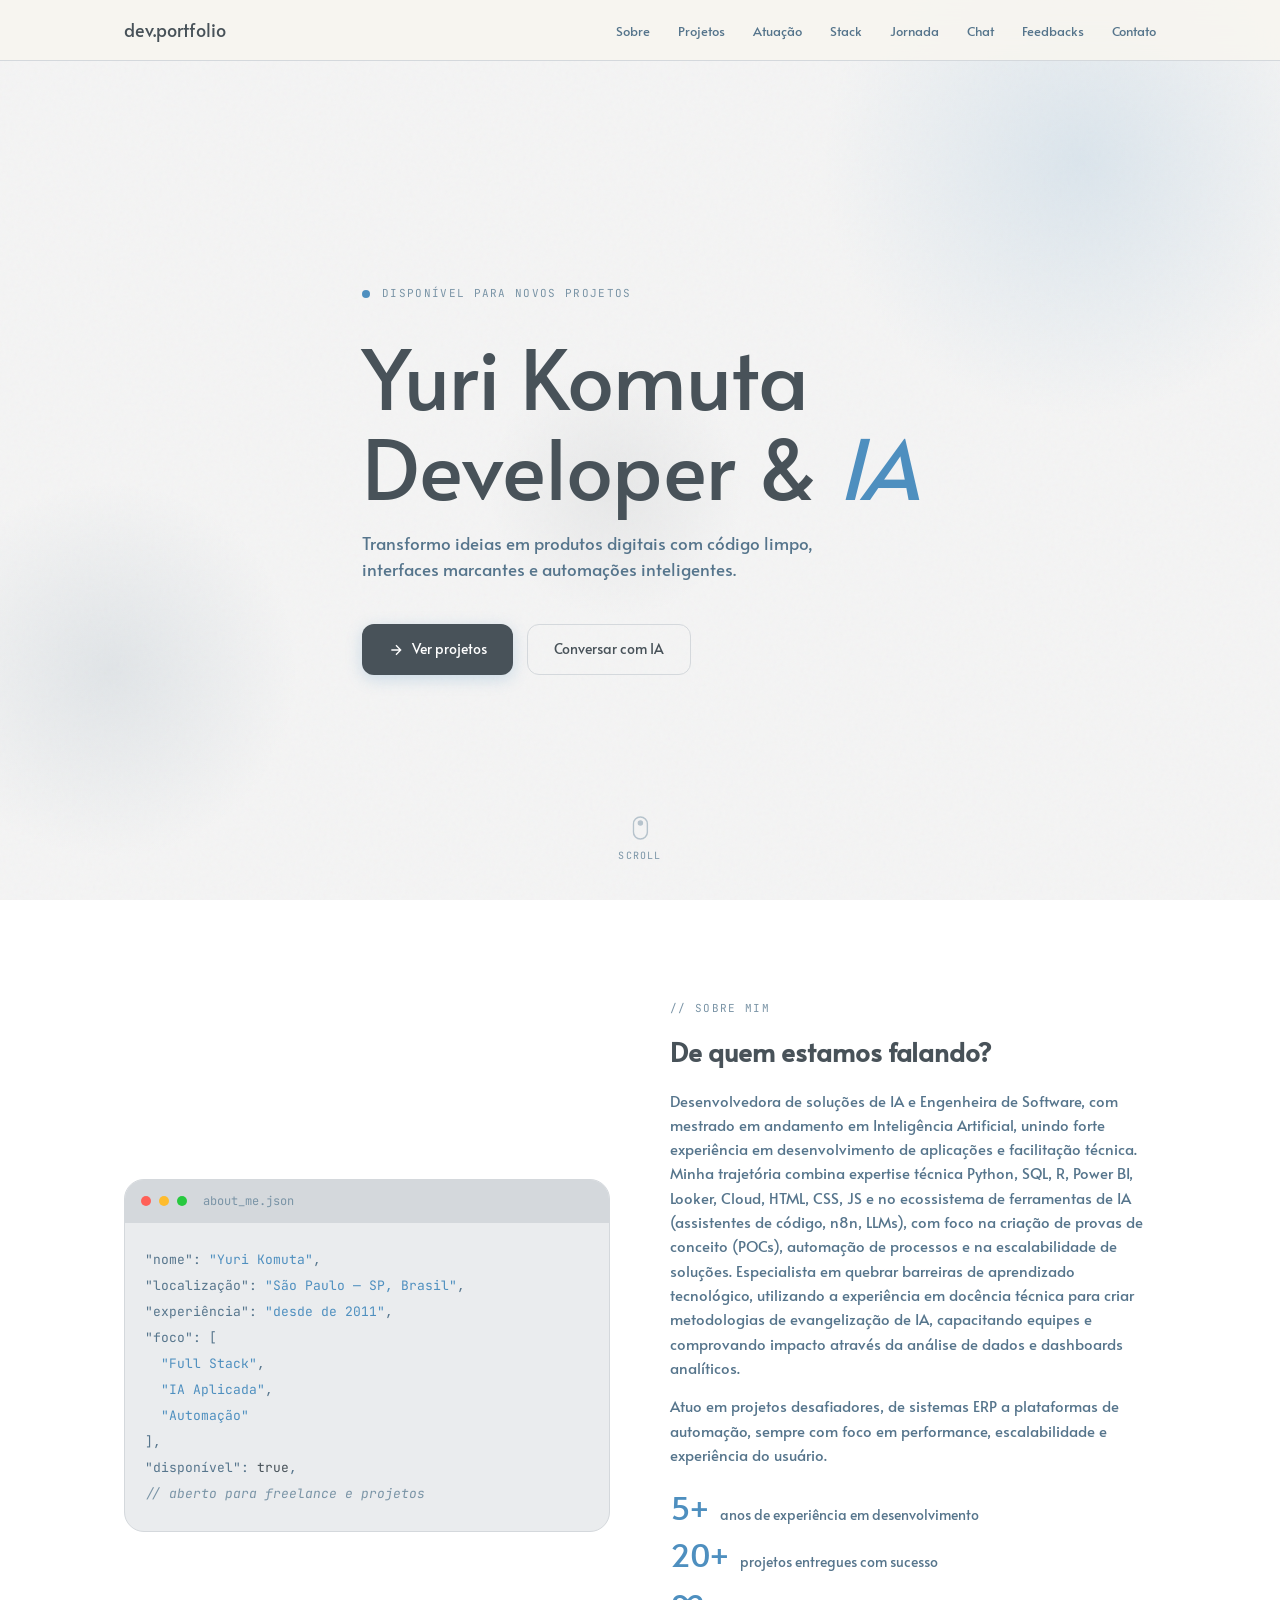
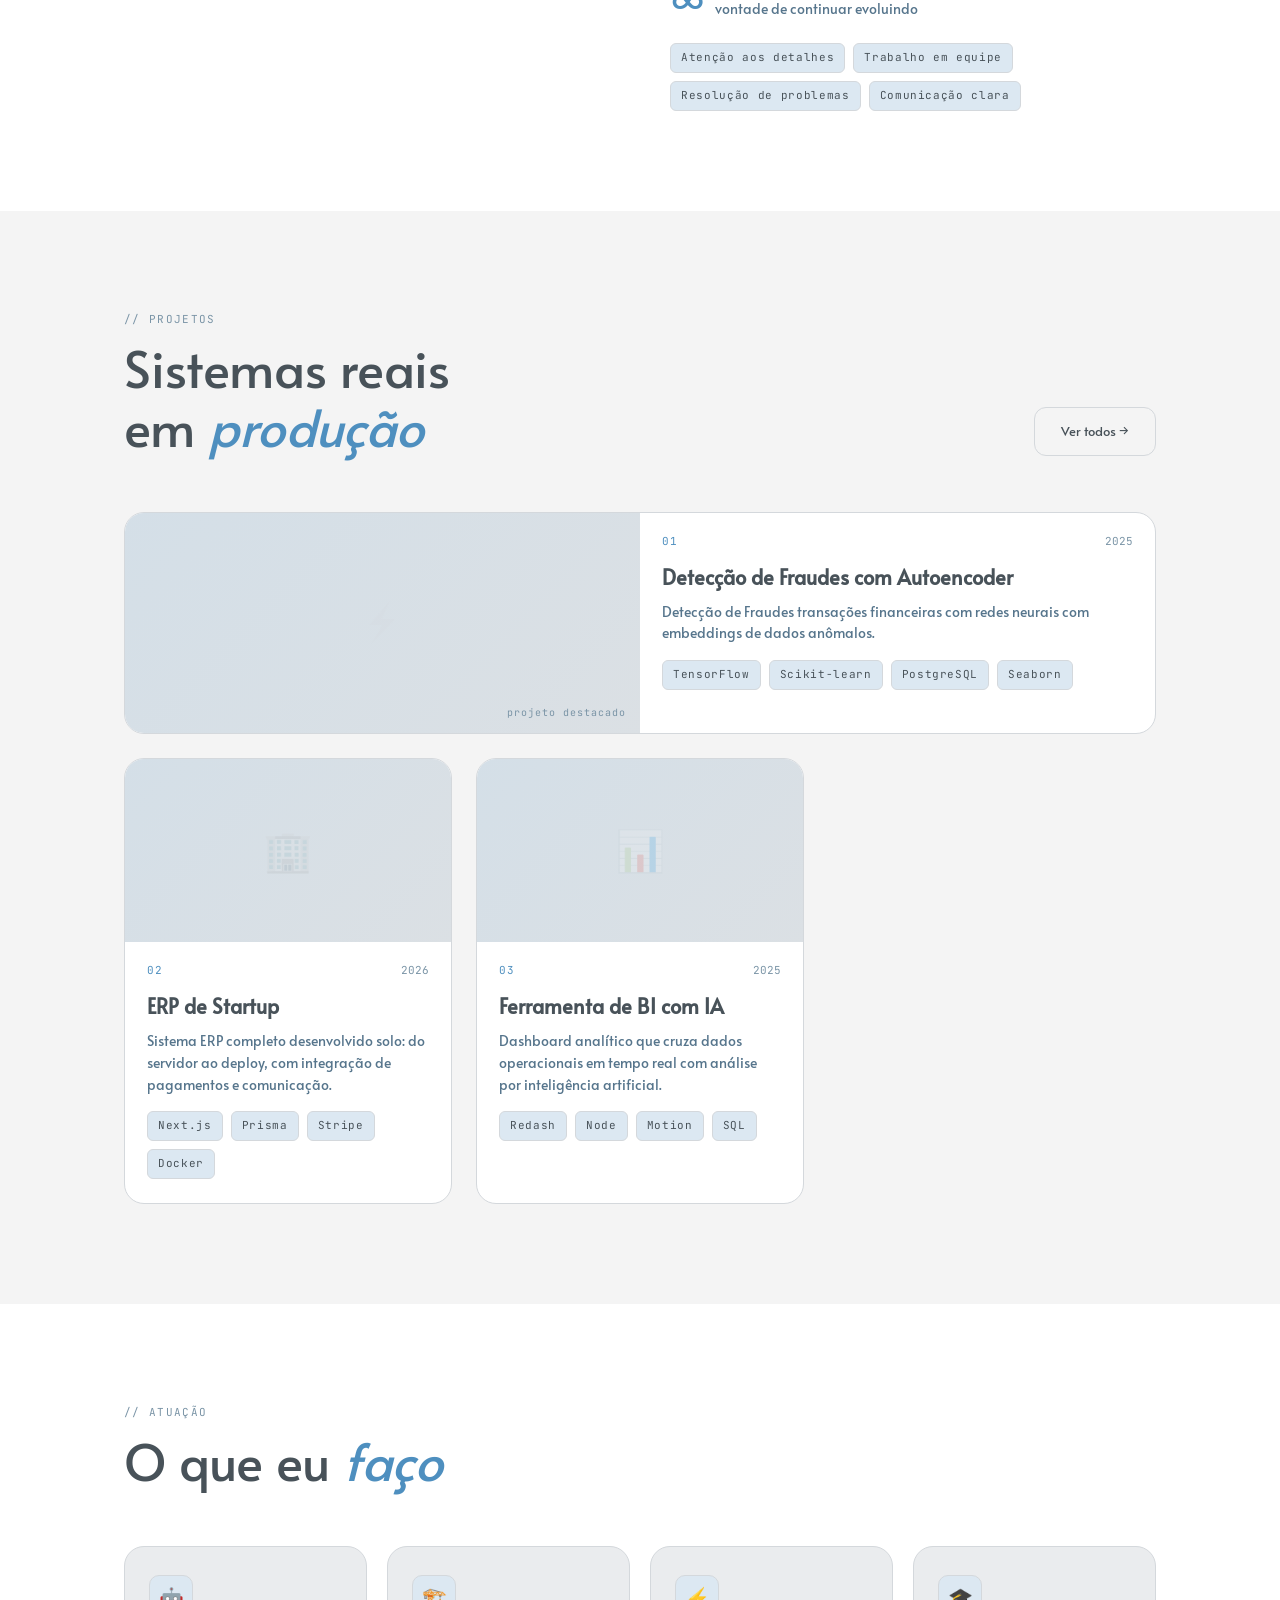
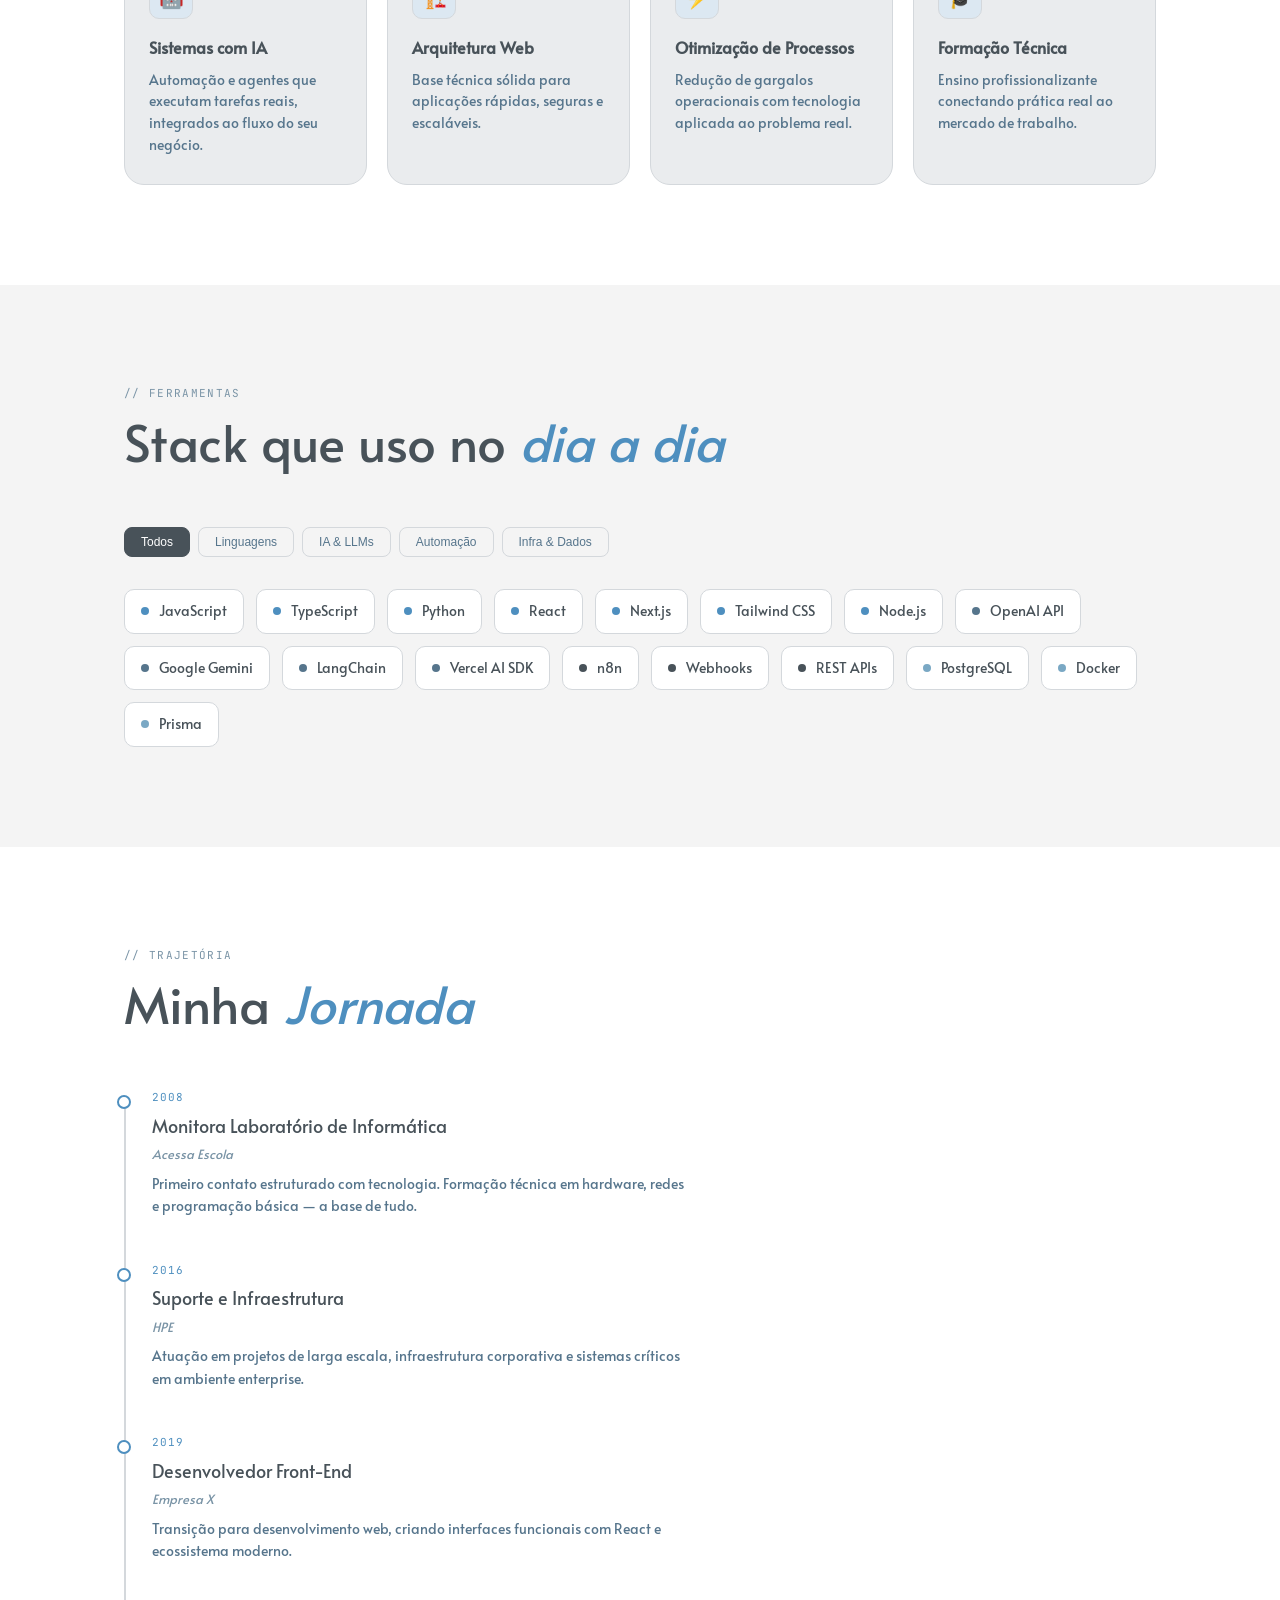
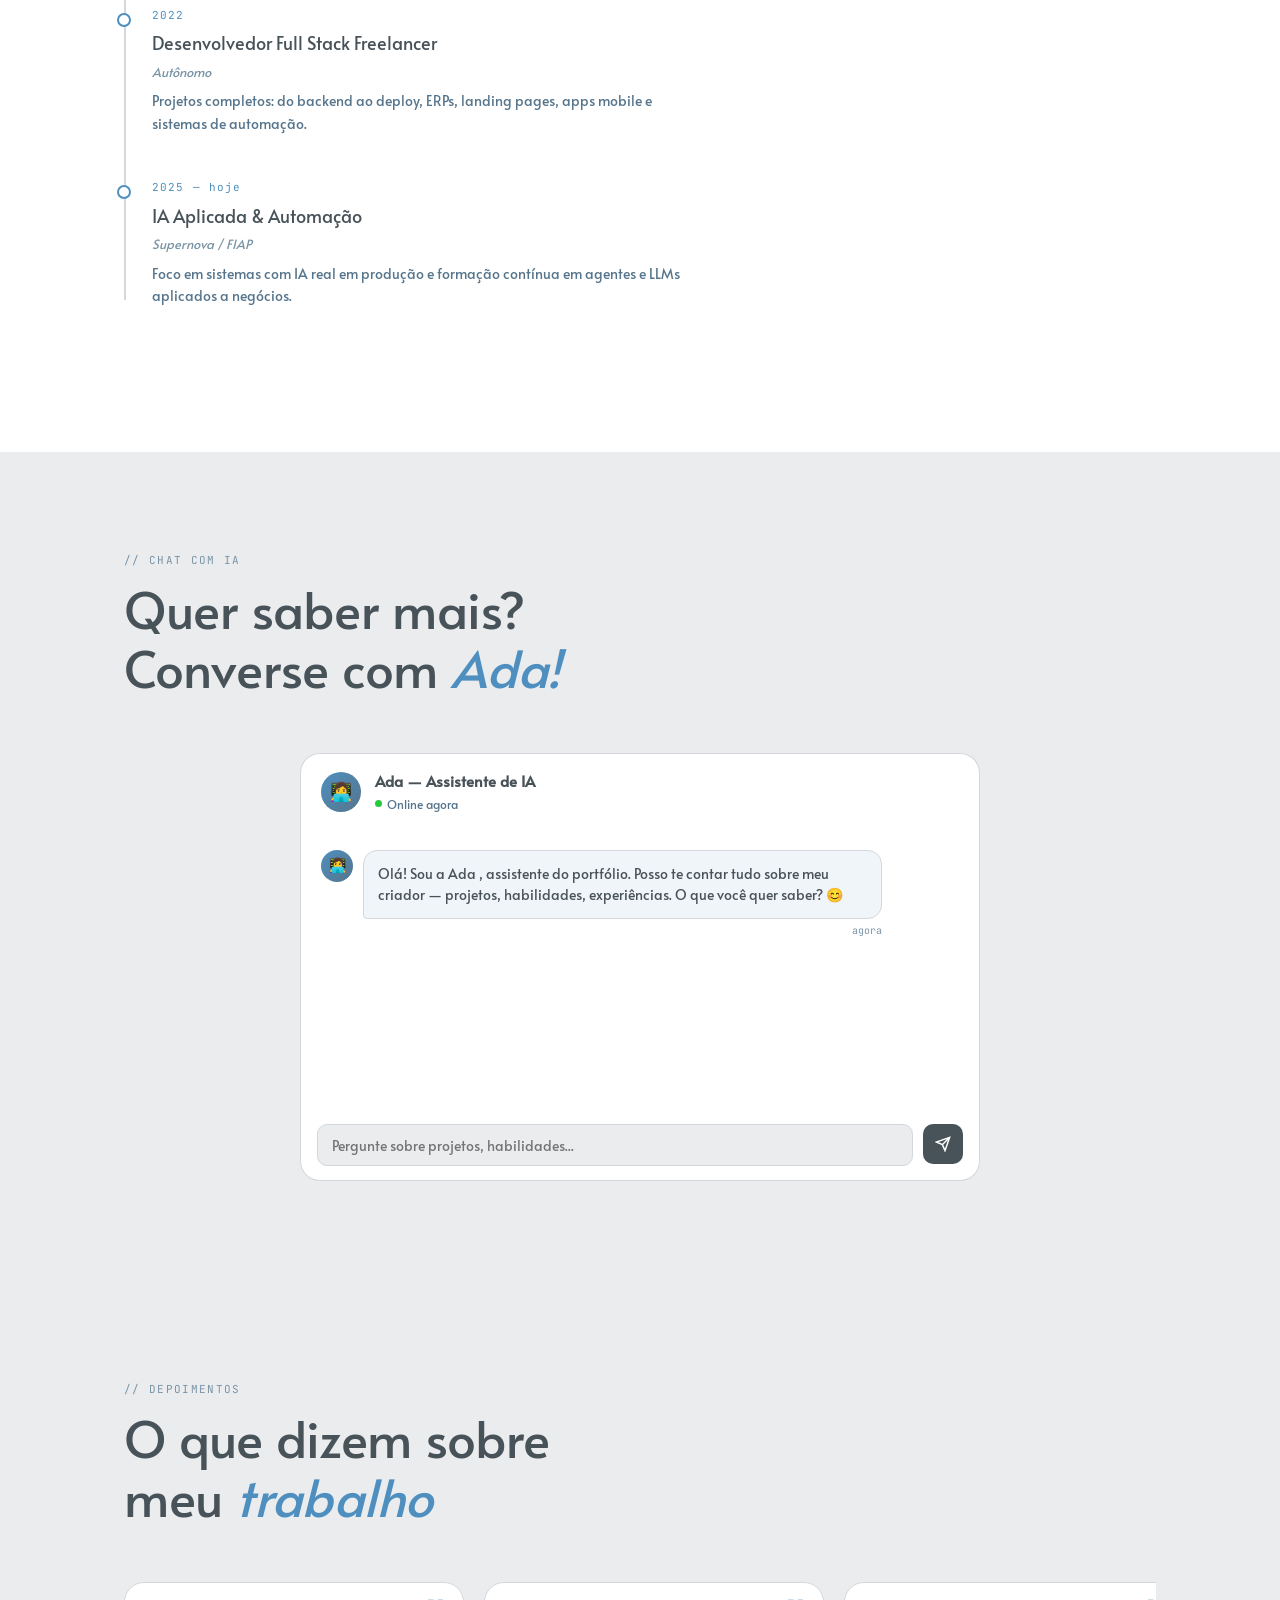
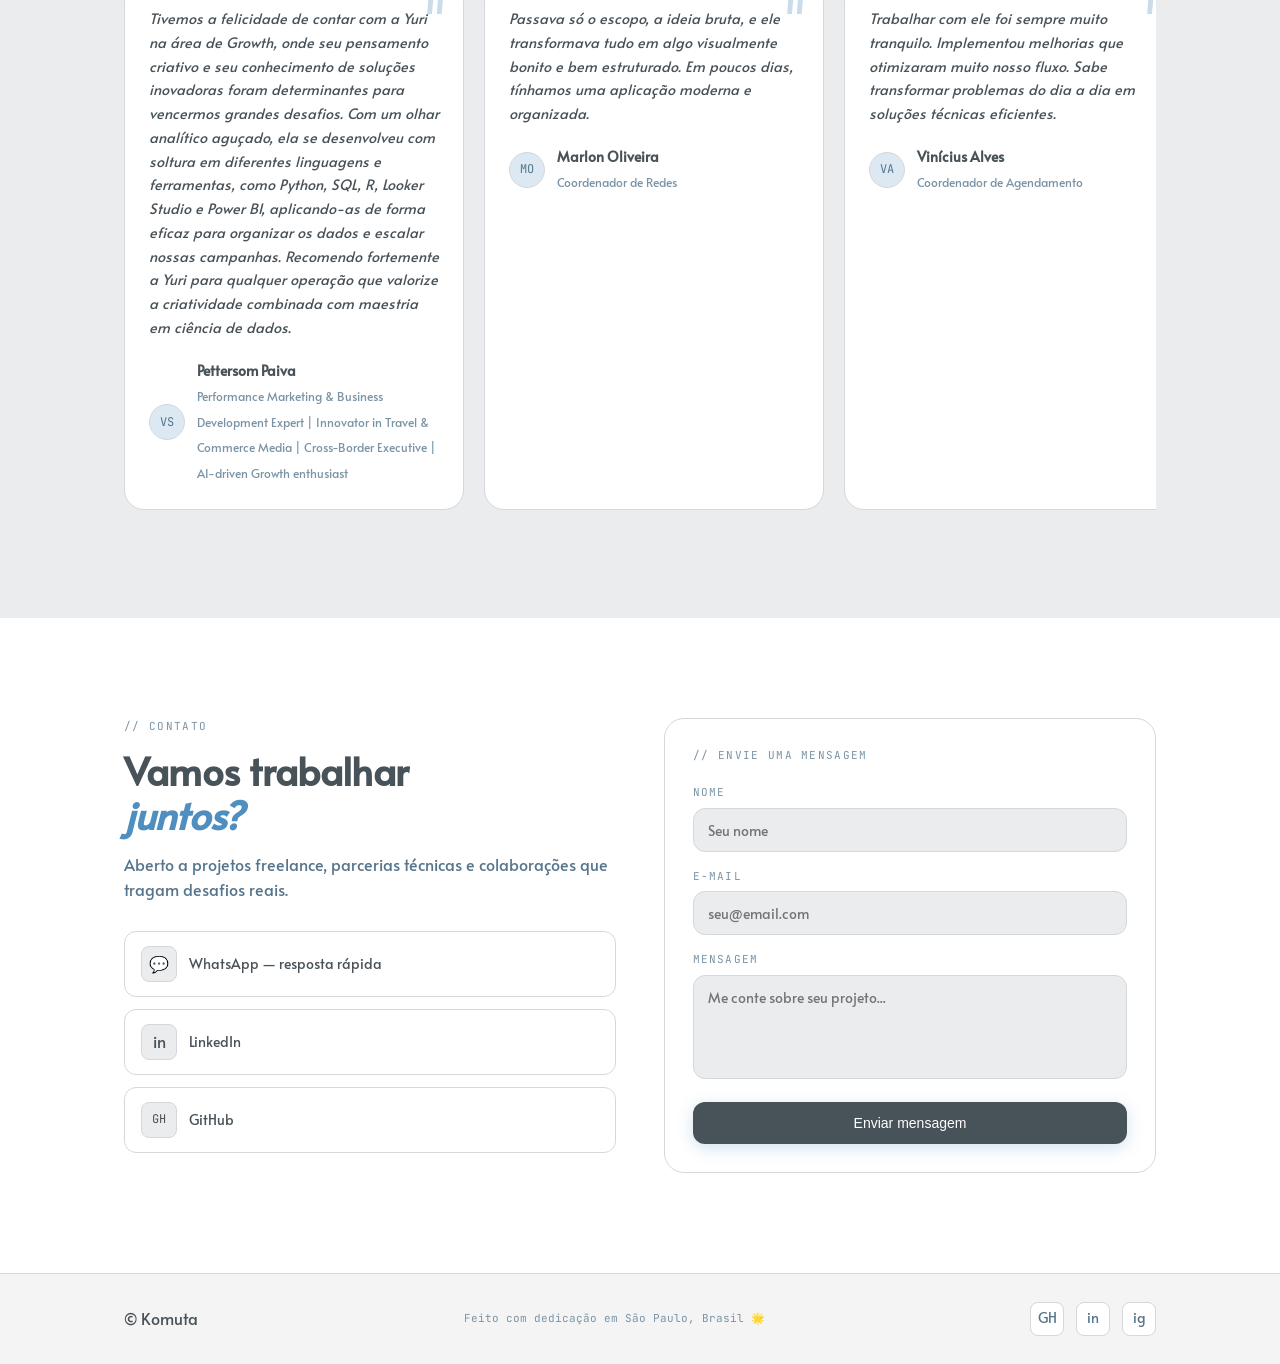
==== commit d19d8d79: "Atualizar o index.html" ====
--- a/index.html.html
+++ b/index.html.html
@@ -95,10 +95,9 @@
         <div class="label" style="margin-bottom:14px">// sobre mim</div>
         <h3>De quem estamos falando?</h3>
         <p>
-          Desenvolvedor apaixonado por criar soluções que realmente funcionam.
-          Combino experiência em frontend moderno com backend robusto e
-          automações com IA para entregar produtos completos.
-        </p>
+          Desenvolvedora de soluções de IA e Engenheira de Software, com mestrado em andamento em Inteligência Artificial, unindo forte experiência em desenvolvimento de aplicações e facilitação técnica. Minha trajetória combina expertise técnica Python, SQL, R, Power BI, Looker, Cloud, HTML, CSS, JS e no ecossistema de ferramentas de IA (assistentes de código, n8n, LLMs), com foco na criação de provas de conceito (POCs), automação de processos e na escalabilidade de soluções. Especialista em quebrar barreiras de aprendizado tecnológico, utilizando a experiência em docência técnica para criar metodologias de evangelização de IA, capacitando equipes e comprovando impacto através da análise de dados e dashboards analíticos.
+
+</p>
         <p>
           Atuo em projetos desafiadores, de sistemas ERP a plataformas de
           automação, sempre com foco em performance, escalabilidade e
